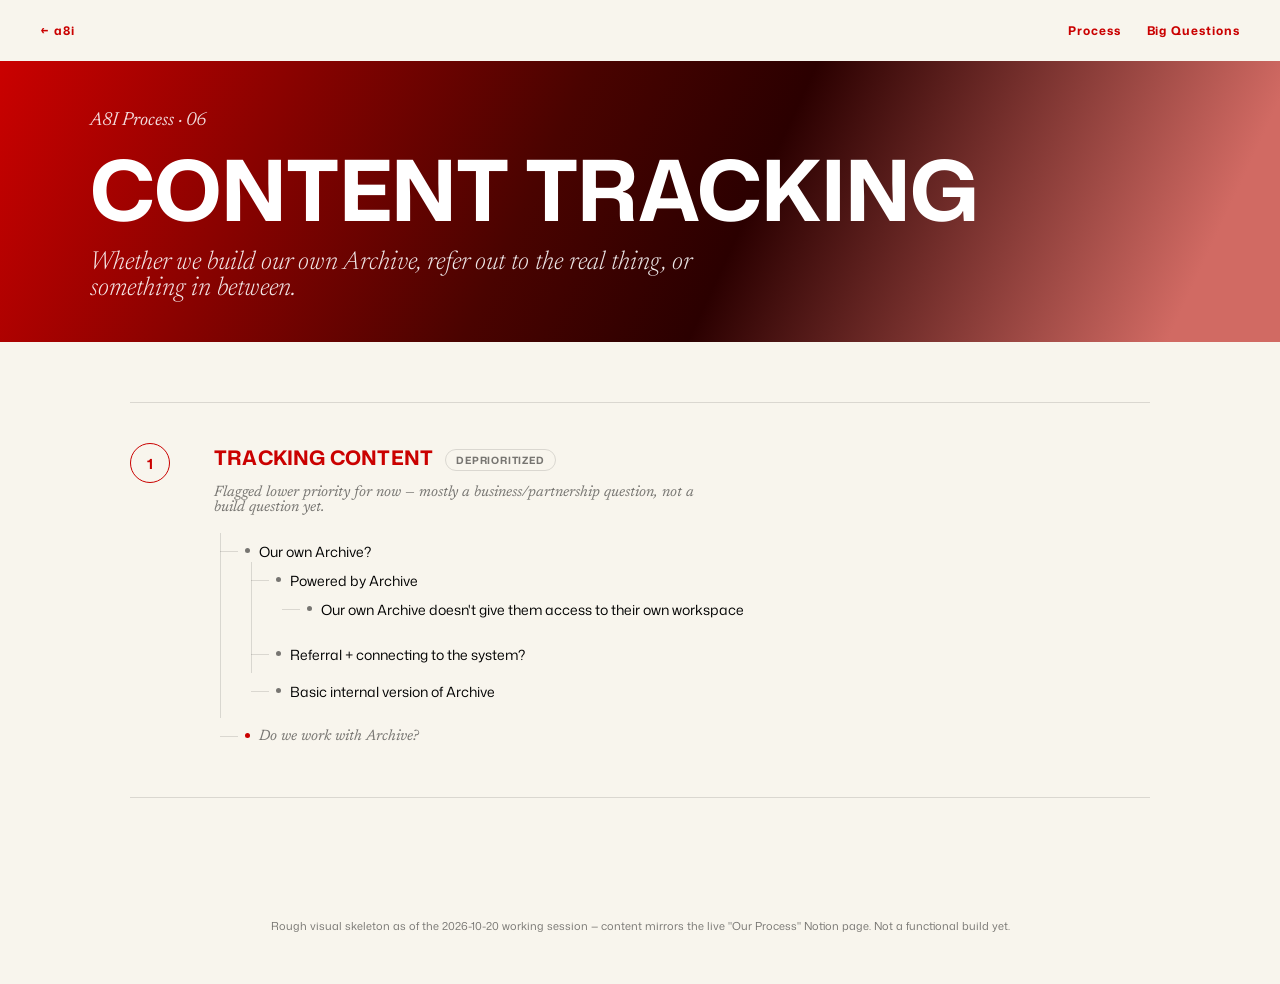
==== docs/content-tracking.html @ 9795e51b "Rebuild as a hub + 7 area pages, matching agency-eight.com's actual design Replaced the single-page " ====
<!DOCTYPE html>
<html lang="en">
<head>
<meta charset="utf-8">
<meta name="viewport" content="width=device-width, initial-scale=1">
<title>Content Tracking — a8i</title>
<link rel="icon" href="assets/icon-red.png">
<link rel="stylesheet" href="style.css">
</head>
<body>
<div id="header"></div>
<section class="hero" style="padding-bottom:40px">
  <div class="hero-inner" style="padding-top:50px">
    <div class="eyebrow">A8I Process &middot; 06</div>
    <h1>Content Tracking</h1>
    <p class="sub">Whether we build our own Archive, refer out to the real thing, or something in between.</p>
  </div>
</section>
<section class="section" style="padding-top:60px">
  <div id="rows"></div>
</section>
<div id="footer"></div>

<script src="common.js"></script>
<script>
const ROWS = [
  { num: 1, title: "Tracking Content", status: "later",
    note: "Flagged lower priority for now — mostly a business/partnership question, not a build question yet.",
    items: [
      { text: "Our own Archive?", children: [
        { text: "Powered by Archive", children: [
          { text: "Our own Archive doesn't give them access to their own workspace" },
        ]},
        { text: "Referral + connecting to the system?" },
        { text: "Basic internal version of Archive" },
      ]},
      { text: "Do we work with Archive?", question: true },
    ]},
];
document.getElementById("header").innerHTML = renderHeader({ onDark: false, back: "index.html" });
document.getElementById("footer").innerHTML = renderFooter();
document.getElementById("rows").innerHTML = renderRowList(ROWS);
</script>
</body>
</html>
---- docs/style.css ----
@import url('https://fonts.googleapis.com/css2?family=Mona+Sans:ital,wght@0,400;0,500;0,700;0,900;1,500&display=swap');
@import url('https://fonts.googleapis.com/css2?family=Newsreader:ital,wght@1,300;1,400&display=swap');

:root {
  --red: #CA0100;
  --black: #000000;
  --burgundy: #1A0000;
  --maroon: #400707;
  --ivory: #F8F5ED;
  --white: #FFFFFF;
  --dim: rgba(0,0,0,.52);
  --line: rgba(0,0,0,.12);
  --display: 'Mona Sans', -apple-system, sans-serif;
  --accent-serif: 'Newsreader', Georgia, serif;
}

* { box-sizing: border-box; margin: 0; padding: 0; }
html { scroll-behavior: smooth; }
body {
  font-family: var(--display);
  background: var(--ivory);
  color: var(--black);
}

a { color: inherit; text-decoration: none; }

/* ── Header ─────────────────────────────────────────────────────────── */
.site-header {
  display: flex;
  align-items: center;
  justify-content: space-between;
  padding: 22px 40px;
  position: relative;
  z-index: 10;
}
.site-header.on-dark { color: var(--white); }
.brand-mark { display: flex; align-items: center; gap: 10px; font-weight: 700; }
.brand-mark .dot {
  width: 30px; height: 30px; border-radius: 50%;
  background: var(--red); color: var(--white);
  display: flex; align-items: center; justify-content: center;
  font-size: 14px; font-weight: 700; flex-shrink: 0;
}
.brand-mark .mark { font-size: 13px; letter-spacing: .04em; }
.header-nav { display: flex; align-items: center; gap: 26px; font-size: 12px; font-weight: 700; letter-spacing: .08em; white-space: nowrap; }
@media (max-width: 480px) {
  .site-header { flex-wrap: wrap; gap: 10px; padding: 18px 20px; }
  .brand-mark .mark { font-size: 11px; }
  .header-nav { gap: 16px; }
}
.header-nav a { color: var(--red); }
.site-header.on-dark .header-nav a { color: var(--white); }
.header-nav a:hover { opacity: .75; }
.back-link { display: inline-flex; align-items: center; gap: 8px; font-size: 12px; font-weight: 700; letter-spacing: .08em; color: var(--red); }
.site-header.on-dark .back-link { color: var(--white); }

/* ── Gradient hero (reused on hub + area pages) ────────────────────── */
.hero {
  background: linear-gradient(115deg, #CA0100 0%, #4a0300 42%, #2b0000 58%, #d16a63 92%);
  color: var(--white);
  padding: 0 40px 70px;
}
.hero-inner { max-width: 1100px; margin: 0 auto; padding-top: 70px; }
.eyebrow {
  font-family: var(--accent-serif); font-style: italic; font-weight: 400;
  font-size: 19px; color: rgba(255,255,255,.86); margin-bottom: 18px;
}
.hero h1 {
  font-size: clamp(42px, 7vw, 84px);
  font-weight: 700; text-transform: uppercase; letter-spacing: -.01em;
  line-height: .98; margin-bottom: 20px;
}
.hero .sub {
  font-family: var(--accent-serif); font-style: italic; font-weight: 300;
  font-size: clamp(17px, 2.2vw, 26px); color: rgba(255,255,255,.9); max-width: 46ch;
}
.hero .tagline {
  margin-top: 46px; font-size: 11px; font-weight: 700; letter-spacing: .18em;
  text-transform: uppercase; color: rgba(255,255,255,.6);
}

/* ── Asterisk divider ───────────────────────────────────────────────── */
.asterisk-divider { text-align: center; padding: 54px 0; color: var(--red); font-size: 22px; letter-spacing: 18px; }

/* ── Section shell ──────────────────────────────────────────────────── */
.section { max-width: 1100px; margin: 0 auto; padding: 0 40px 90px; }
.section-head { text-align: center; margin-bottom: 56px; }
.section-head h2 {
  font-size: clamp(32px, 4.5vw, 52px); font-weight: 700; text-transform: uppercase;
  letter-spacing: -.01em; margin-bottom: 14px;
}
.section-head .sub {
  font-family: var(--accent-serif); font-style: italic; font-weight: 300;
  font-size: 19px; color: var(--dim);
}

/* ── Area cards (hub) ───────────────────────────────────────────────── */
.card-grid {
  display: grid; grid-template-columns: repeat(3, 1fr); gap: 2px;
  background: var(--line);
}
@media (max-width: 760px) { .card-grid { grid-template-columns: 1fr; } }
.area-card {
  background: var(--red); color: var(--white);
  aspect-ratio: 4/3.1;
  display: flex; flex-direction: column; justify-content: flex-end;
  padding: 26px; position: relative; overflow: hidden;
  transition: filter .15s ease;
}
.area-card:hover { filter: brightness(1.08); }
.area-card .card-num {
  position: absolute; top: 22px; left: 26px;
  font-family: var(--accent-serif); font-style: italic; font-size: 16px; color: rgba(255,255,255,.65);
}
.area-card h3 {
  font-size: 23px; font-weight: 700; text-transform: uppercase; line-height: 1.12; margin-bottom: 6px;
}
.area-card p { font-size: 12.5px; color: rgba(255,255,255,.72); max-width: 32ch; }
.area-card .arrow { margin-top: 16px; font-size: 18px; }
.area-card.span-full { grid-column: 1 / -1; aspect-ratio: auto; min-height: 180px; }

/* ── Numbered rows (area pages) ─────────────────────────────────────── */
.row-list { border-top: 1px solid var(--line); }
.row-item { display: grid; grid-template-columns: 56px 1fr; gap: 28px; padding: 40px 0; border-bottom: 1px solid var(--line); }
@media (max-width: 700px) { .row-item { grid-template-columns: 1fr; gap: 14px; } }
.row-badge {
  width: 40px; height: 40px; border-radius: 50%; border: 1.5px solid var(--red); color: var(--red);
  display: flex; align-items: center; justify-content: center; font-weight: 700; font-size: 14px;
}
.row-item h3 {
  color: var(--red); font-size: 20px; font-weight: 700; text-transform: uppercase; letter-spacing: .01em; margin-bottom: 14px;
}
.row-item .status-pill { display: inline-flex; align-items: center; gap: 6px; font-size: 10px; font-weight: 700; letter-spacing: .08em; text-transform: uppercase; padding: 3px 10px; border-radius: 20px; margin-left: 12px; vertical-align: middle; }
.row-item .status-pill.focus { background: rgba(202,1,0,.1); color: var(--red); }
.row-item .status-pill.focus .dot { width: 5px; height: 5px; border-radius: 50%; background: var(--red); display: inline-block; animation: pulse 1.8s ease-in-out infinite; margin-right: 5px; }
.row-item .status-pill.later { border: 1px solid var(--line); color: var(--dim); }
@keyframes pulse { 0%,100% { opacity: 1; } 50% { opacity: .3; } }
.row-item .row-note { font-family: var(--accent-serif); font-style: italic; color: var(--dim); font-size: 15px; margin-bottom: 18px; max-width: 56ch; }

/* ── Outline tree (nested content inside a row) ────────────────────── */
.outline { list-style: none; }
.outline-branch { position: relative; padding: 8px 0 8px 24px; border-left: 1px solid var(--line); margin-left: 6px; }
.outline-branch:last-child { border-left: 1px solid transparent; }
.outline-branch::before { content:""; position:absolute; left:-1px; top:18px; width:18px; height:1px; background:var(--line); }
.outline ol { list-style: none; }
.leaf { font-size: 14px; color: var(--black); line-height: 1.5; display: flex; align-items: flex-start; gap: 9px; flex-wrap: wrap; }
.leaf::before { content:""; width:5px; height:5px; border-radius:50%; background: var(--dim); margin-top:7px; flex-shrink:0; }
.leaf.q { color: var(--dim); font-style: italic; font-family: var(--accent-serif); font-size: 15px; }
.leaf.q::before { background: var(--red); }
.annotation { display:inline-flex; align-items:center; gap:6px; font-size:10.5px; font-weight:700; color:var(--red); background:rgba(202,1,0,.08); border:1px solid rgba(202,1,0,.25); padding:2px 9px 2px 3px; border-radius:20px; }
.annotation .avatar { width:15px; height:15px; border-radius:50%; background:var(--red); color:var(--white); font-size:8.5px; font-weight:700; display:flex; align-items:center; justify-content:center; }

/* ── Buttons ────────────────────────────────────────────────────────── */
.btn { display: inline-flex; align-items: center; gap: 10px; padding: 14px 26px; border-radius: 999px; font-size: 12px; font-weight: 700; letter-spacing: .06em; text-transform: uppercase; }
.btn-solid { background: var(--red); color: var(--white); }
.btn-outline { border: 1.5px solid var(--red); color: var(--red); }
.btn:hover { filter: brightness(1.1); }

/* ── Floating CTA card ──────────────────────────────────────────────── */
.cta-wrap { background: linear-gradient(115deg, #CA0100 0%, #4a0300 42%, #2b0000 58%, #d16a63 92%); padding: 90px 40px; }
.cta-card { max-width: 820px; margin: 0 auto; background: var(--ivory); padding: 70px 40px; text-align: center; }
.cta-card .star { color: var(--red); font-size: 26px; margin-bottom: 18px; }
.cta-card .eyebrow { font-family: var(--accent-serif); font-style: italic; color: var(--red); font-size: 18px; margin-bottom: 10px; }
.cta-card h2 { font-size: clamp(26px, 4vw, 40px); font-weight: 700; text-transform: uppercase; margin-bottom: 30px; line-height: 1.12; }
.cta-card .btns { display: flex; gap: 14px; justify-content: center; flex-wrap: wrap; }

/* ── Footer ─────────────────────────────────────────────────────────── */
.site-footer { padding: 30px 40px 50px; text-align: center; font-size: 11px; color: var(--dim); }
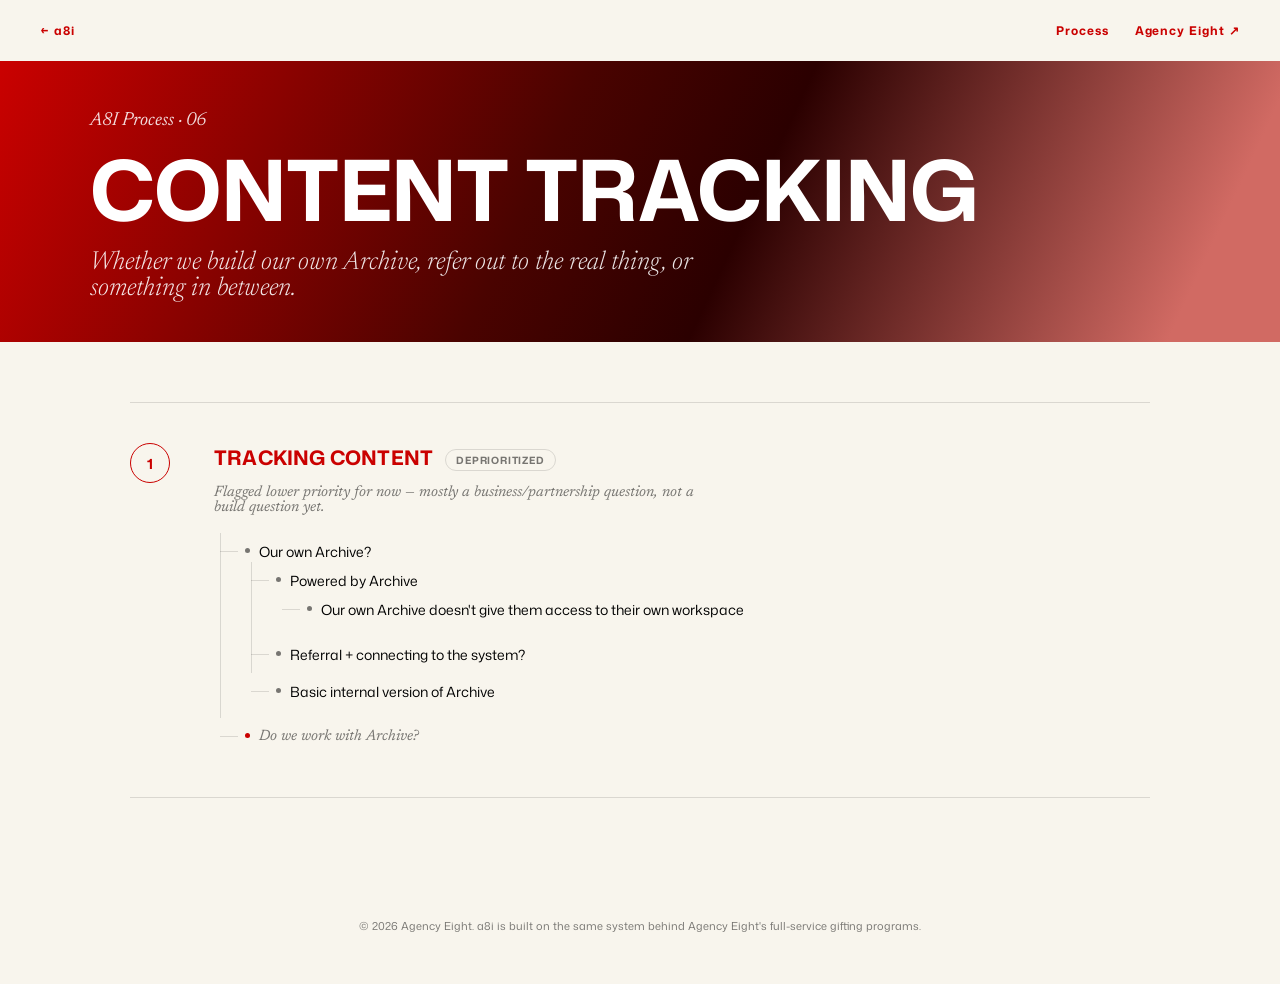
==== commit 9dc93f64: "Add a splash/cover page that fades into the hub, plus a real-site link Per Emmett: index.html is now" ====
--- a/docs/content-tracking.html
+++ b/docs/content-tracking.html
@@ -37,7 +37,7 @@
       { text: "Do we work with Archive?", question: true },
     ]},
 ];
-document.getElementById("header").innerHTML = renderHeader({ onDark: false, back: "index.html" });
+document.getElementById("header").innerHTML = renderHeader({ onDark: false, back: "process.html" });
 document.getElementById("footer").innerHTML = renderFooter();
 document.getElementById("rows").innerHTML = renderRowList(ROWS);
 </script>
--- a/docs/style.css
+++ b/docs/style.css
@@ -15,6 +15,7 @@
 }
 
 * { box-sizing: border-box; margin: 0; padding: 0; }
+.hidden { display: none !important; }
 html { scroll-behavior: smooth; }
 body {
   font-family: var(--display);
@@ -95,28 +96,39 @@
 }
 
 /* ── Area cards (hub) ───────────────────────────────────────────────── */
+/* No logo inside the boxes — see .process-row / .side-logo below instead,
+   which flank the grid in the page margins. Cards are transparent
+   "windows" onto the grid's own red fill, with a border standing in for
+   the old grid-gap dividers. */
 .card-grid {
-  display: grid; grid-template-columns: repeat(3, 1fr); gap: 2px;
-  background: var(--line);
+  display: grid; grid-template-columns: repeat(3, 1fr); gap: 0;
+  position: relative; background: var(--red); overflow: hidden;
 }
 @media (max-width: 760px) { .card-grid { grid-template-columns: 1fr; } }
+
+/* Breaks out of .section's max-width to span the full viewport, so the
+   side logos can sit in the actual page margins rather than being
+   squeezed next to the grid. The grid itself keeps its original width,
+   centered exactly as before. */
+.process-row { display: flex; align-items: stretch; position: relative; width: 100vw; left: 50%; transform: translateX(-50%); }
+.process-row .card-grid { flex: 0 0 auto; width: min(100% - 80px, 1020px); margin: 0 auto; }
+.side-logo { flex: 1 1 0; display: flex; align-items: center; justify-content: center; min-width: 0; }
+.side-logo .mark { width: 120px; height: 120px; background: url('assets/icon-red.png') center / contain no-repeat; opacity: .22; }
+@media (max-width: 900px) { .side-logo { display: none; } }
 .area-card {
-  background: var(--red); color: var(--white);
+  color: var(--white); background: transparent;
+  border: 1px solid rgba(255,255,255,.18);
   aspect-ratio: 4/3.1;
   display: flex; flex-direction: column; justify-content: flex-end;
-  padding: 26px; position: relative; overflow: hidden;
-  transition: filter .15s ease;
-}
-.area-card:hover { filter: brightness(1.08); }
-.area-card .card-num {
-  position: absolute; top: 22px; left: 26px;
-  font-family: var(--accent-serif); font-style: italic; font-size: 16px; color: rgba(255,255,255,.65);
-}
+  padding: 26px; position: relative;
+  transition: background .15s ease;
+}
+.area-card:hover { background: rgba(255,255,255,.06); }
 .area-card h3 {
   font-size: 23px; font-weight: 700; text-transform: uppercase; line-height: 1.12; margin-bottom: 6px;
 }
 .area-card p { font-size: 12.5px; color: rgba(255,255,255,.72); max-width: 32ch; }
-.area-card .arrow { margin-top: 16px; font-size: 18px; }
+.area-card .arrow { margin-top: 16px; font-size: 18px; display: inline-block; }
 .area-card.span-full { grid-column: 1 / -1; aspect-ratio: auto; min-height: 180px; }
 
 /* ── Numbered rows (area pages) ─────────────────────────────────────── */
@@ -164,5 +176,168 @@
 .cta-card h2 { font-size: clamp(26px, 4vw, 40px); font-weight: 700; text-transform: uppercase; margin-bottom: 30px; line-height: 1.12; }
 .cta-card .btns { display: flex; gap: 14px; justify-content: center; flex-wrap: wrap; }
 
+/* ── Product forms (area pages) ─────────────────────────────────────── */
+.product-shell { max-width: 760px; margin: 0 auto; }
+.form-block { padding: 44px 0; border-bottom: 1px solid var(--line); }
+.form-block:first-child { padding-top: 0; }
+.form-block-label {
+  font-size: 11px; font-weight: 700; letter-spacing: .12em; text-transform: uppercase;
+  color: var(--red); margin-bottom: 18px;
+}
+.field { margin-bottom: 22px; }
+.field:last-child { margin-bottom: 0; }
+.field label { display: block; font-size: 13.5px; font-weight: 600; margin-bottom: 8px; }
+.field .hint { font-size: 12px; color: var(--dim); margin-top: 6px; }
+.field input[type=text], .field input[type=number], .field select, .field textarea,
+.assist-input-row input[type=text], .modal-card input[type=text], .modal-card input[type=password] {
+  width: 100%; font-family: var(--display); font-size: 14px; color: var(--black);
+  background: var(--white); border: 1.5px solid var(--line); border-radius: 8px;
+  padding: 11px 14px; outline: none; transition: border-color .15s ease;
+}
+.field input:focus, .field select:focus, .field textarea:focus, .assist-input-row input:focus, .modal-card input:focus { border-color: var(--red); }
+.field textarea { resize: vertical; min-height: 84px; }
+.field-row { display: grid; grid-template-columns: repeat(4, 1fr); gap: 14px; }
+.field-row-3 { grid-template-columns: repeat(3, 1fr); }
+@media (max-width: 640px) { .field-row, .field-row-3 { grid-template-columns: 1fr 1fr; } }
+
+.range-slider { position: relative; height: 30px; margin-top: 10px; }
+.range-track { position: absolute; top: 50%; left: 0; right: 0; height: 4px; background: var(--line); border-radius: 2px; transform: translateY(-50%); }
+.range-fill { position: absolute; top: 50%; height: 4px; background: var(--red); border-radius: 2px; transform: translateY(-50%); }
+.range-slider input[type=range] {
+  position: absolute; top: 0; left: 0; width: 100%; height: 30px; margin: 0;
+  background: transparent; -webkit-appearance: none; appearance: none; pointer-events: none;
+}
+.range-slider input[type=range]::-webkit-slider-runnable-track { background: transparent; }
+.range-slider input[type=range]::-moz-range-track { background: transparent; }
+.range-slider input[type=range]::-webkit-slider-thumb {
+  -webkit-appearance: none; pointer-events: auto; width: 18px; height: 18px; border-radius: 50%;
+  background: var(--red); border: 2px solid var(--white); box-shadow: 0 1px 4px rgba(0,0,0,.35);
+  cursor: pointer; margin-top: 6px;
+}
+.range-slider input[type=range]::-moz-range-thumb {
+  pointer-events: auto; width: 18px; height: 18px; border-radius: 50%; background: var(--red);
+  border: 2px solid var(--white); box-shadow: 0 1px 4px rgba(0,0,0,.35); cursor: pointer;
+}
+.range-labels { display: flex; justify-content: space-between; font-size: 12.5px; font-weight: 600; color: var(--red); margin-top: 4px; max-width: 90px; }
+.range-labels span:nth-child(2) { color: var(--dim); font-weight: 400; }
+
+.upload-zone {
+  border: 1.5px dashed var(--line); border-radius: 10px; padding: 32px 20px;
+  text-align: center; color: var(--dim); font-size: 13.5px; cursor: pointer; transition: border-color .15s ease, background .15s ease;
+}
+.upload-zone:hover { border-color: var(--red); background: rgba(202,1,0,.03); }
+.upload-zone .icon { font-size: 22px; color: var(--red); margin-bottom: 8px; }
+.upload-zone strong { color: var(--black); }
+
+.form-cta { display: flex; justify-content: flex-end; padding: 36px 0 0; }
+a.btn[aria-disabled="true"] { opacity: .4; pointer-events: none; cursor: not-allowed; }
+
+.brief-list { margin-top: 10px; display: flex; flex-direction: column; gap: 6px; }
+.brief-item { display: flex; align-items: center; justify-content: space-between; gap: 10px; font-size: 12.5px; background: var(--white); border: 1.5px solid var(--line); border-radius: 8px; padding: 8px 12px; }
+.brief-item .name { font-weight: 600; }
+.brief-item .meta { color: var(--dim); margin-left: 6px; font-weight: 400; }
+.brief-item .remove { color: var(--red); cursor: pointer; font-weight: 700; background: none; border: none; font-size: 14px; line-height: 1; }
+.brief-item.uploading { opacity: .55; }
+
+/* ── Sourcing review table ──────────────────────────────────────────── */
+.review-summary { font-size: 14px; color: var(--dim); margin-bottom: 10px; }
+.review-tally { display: flex; gap: 24px; font-size: 13px; font-weight: 700; margin-bottom: 20px; }
+.review-tally .approved { color: #1a7a1a; }
+.review-tally .disapproved { color: var(--red); }
+.review-tally .pending { color: var(--dim); }
+
+.src-toolbar { display: flex; gap: 10px; flex-wrap: wrap; align-items: center; margin-bottom: 16px; }
+.src-toolbar input[type=search], .src-toolbar select {
+  font-family: var(--display); font-size: 13px; padding: 9px 12px; border: 1.5px solid var(--line);
+  border-radius: 8px; background: var(--white); color: var(--black); outline: none;
+}
+.src-toolbar input[type=search] { min-width: 220px; flex: 1 1 220px; }
+.src-toolbar input[type=search]:focus, .src-toolbar select:focus { border-color: var(--red); }
+.src-shown-count { font-size: 12px; color: var(--dim); margin: 0 0 10px; }
+
+.src-table-wrap { background: var(--white); border: 1px solid var(--line); border-radius: 10px; overflow-x: auto; margin-bottom: 40px; }
+table.src-table { border-collapse: collapse; width: 100%; font-size: 13px; white-space: nowrap; }
+.src-table th, .src-table td { padding: 10px 14px; border-bottom: 1px solid var(--line); text-align: left; }
+.src-table thead th {
+  background: var(--ivory); font-weight: 700; text-transform: uppercase; font-size: 10px; letter-spacing: .05em;
+  color: var(--dim); cursor: pointer; user-select: none; white-space: nowrap;
+}
+.src-table thead th.no-sort { cursor: default; }
+.src-table thead th .sort-icon { color: var(--red); }
+.src-table tbody tr:hover { background: var(--ivory); }
+.src-table tbody tr.decided-no { opacity: .4; }
+.src-table td.name-cell { font-weight: 700; color: var(--black); }
+.src-table a.plat-link { color: var(--red); text-decoration: none; font-weight: 600; }
+.src-table a.plat-link:hover { text-decoration: underline; }
+.src-table .dim { color: var(--dim); }
+.src-table .yn-cell { display: flex; gap: 6px; }
+
+.yn-btn { width: 28px; height: 28px; border-radius: 50%; border: 1.5px solid var(--line); background: var(--white); font-weight: 700; font-size: 12px; cursor: pointer; transition: all .1s ease; flex-shrink: 0; }
+.yn-btn.yes { color: #1a7a1a; }
+.yn-btn.no { color: var(--red); }
+.yn-btn.yes.active { background: #1a7a1a; color: var(--white); border-color: #1a7a1a; }
+.yn-btn.no.active { background: var(--red); color: var(--white); border-color: var(--red); }
+
+.empty-state { text-align: center; padding: 60px 20px; color: var(--dim); }
+.empty-state a { color: var(--red); font-weight: 700; }
+
+/* ── Modal overlay (API key prompt) ─────────────────────────────────── */
+.overlay { position: fixed; inset: 0; background: rgba(0,0,0,.55); display: flex; align-items: center; justify-content: center; z-index: 200; padding: 20px; }
+.modal-card { background: var(--ivory); border-radius: 14px; padding: 32px; max-width: 420px; width: 100%; }
+.modal-card h3 { font-size: 19px; font-weight: 700; margin-bottom: 10px; }
+.modal-card p { font-size: 13.5px; color: var(--dim); line-height: 1.5; margin-bottom: 16px; }
+.modal-card input { width: 100%; margin-bottom: 16px; }
+.modal-actions { display: flex; justify-content: flex-end; gap: 10px; }
+.modal-actions button { font-family: inherit; }
+
+/* ── Dark panel (describe → auto-fill sourcing criteria) ─────────────
+   Deliberately NOT structured as a chat thread (no nested message
+   bubbles) — that's the generic AI-chatbot look. Every input here uses
+   the exact same field styling as the rest of the form (see .field
+   input/select/textarea above); only label/hint text color adapts for
+   the dark background. */
+.assist-panel { background: var(--burgundy); color: var(--white); border-radius: 14px; padding: 30px; margin-top: 18px; }
+.assist-panel .assist-head { display: flex; align-items: center; gap: 10px; margin-bottom: 14px; }
+.assist-panel .assist-head .dot { width: 26px; height: 26px; border-radius: 50%; background: var(--red); display: flex; align-items: center; justify-content: center; font-size: 12px; font-weight: 700; flex-shrink: 0; }
+.assist-panel .assist-head strong { font-size: 14px; display: block; }
+.assist-panel .assist-head span { font-size: 11.5px; color: rgba(255,255,255,.55); }
+.assist-prompt { font-size: 13.5px; line-height: 1.5; color: rgba(255,255,255,.65); margin-bottom: 16px; max-width: 56ch; }
+.assist-input-row { display: flex; gap: 10px; margin-bottom: 10px; }
+.assist-input-row input { flex: 1; }
+.assist-send { background: var(--red); color: var(--white); border: none; border-radius: 8px; padding: 0 20px; font-weight: 700; font-size: 13px; cursor: pointer; flex-shrink: 0; }
+.assist-send:hover { filter: brightness(1.1); }
+.assist-reply { font-size: 13px; color: #ff8d86; margin-bottom: 20px; }
+
+.assist-panel .field label { color: rgba(255,255,255,.85); }
+.assist-panel .hint { color: rgba(255,255,255,.5); }
+.assist-panel .range-track { background: rgba(255,255,255,.2); }
+.assist-panel .range-labels span:nth-child(2) { color: rgba(255,255,255,.45); }
+.assist-panel .divider { border-top: 1px solid rgba(255,255,255,.12); margin: 26px 0; }
+
 /* ── Footer ─────────────────────────────────────────────────────────── */
 .site-footer { padding: 30px 40px 50px; text-align: center; font-size: 11px; color: var(--dim); }
+
+/* ── Splash / landing page ──────────────────────────────────────────── */
+html, body { height: 100%; }
+.splash {
+  min-height: 100vh; display: flex; flex-direction: column; align-items: center; justify-content: center;
+  background: linear-gradient(115deg, #CA0100 0%, #4a0300 42%, #2b0000 58%, #d16a63 92%);
+  position: relative; text-align: center; padding: 40px;
+  transition: opacity .5s ease;
+}
+.splash.fade-out { opacity: 0; }
+.splash-site-link {
+  position: absolute; top: 28px; right: 34px;
+  color: var(--white); font-size: 12px; font-weight: 700; letter-spacing: .08em; text-transform: uppercase;
+  text-decoration: none;
+}
+.splash-site-link:hover { opacity: .8; }
+.splash-eyebrow { font-family: var(--accent-serif); font-style: italic; color: rgba(255,255,255,.85); font-size: 19px; margin-bottom: 14px; }
+.splash-title { font-family: var(--display); font-size: clamp(70px, 14vw, 160px); font-weight: 700; color: var(--white); line-height: .95; margin-bottom: 20px; }
+.splash-sub { font-family: var(--accent-serif); font-style: italic; color: rgba(255,255,255,.9); font-size: clamp(16px, 2.4vw, 24px); margin-bottom: 44px; }
+.splash-enter {
+  background: var(--white); color: var(--red); padding: 16px 52px; border-radius: 999px;
+  font-family: var(--display); font-weight: 700; letter-spacing: .1em; text-transform: uppercase; font-size: 13px;
+  border: none; cursor: pointer; transition: filter .15s ease;
+}
+.splash-enter:hover { filter: brightness(.95); }
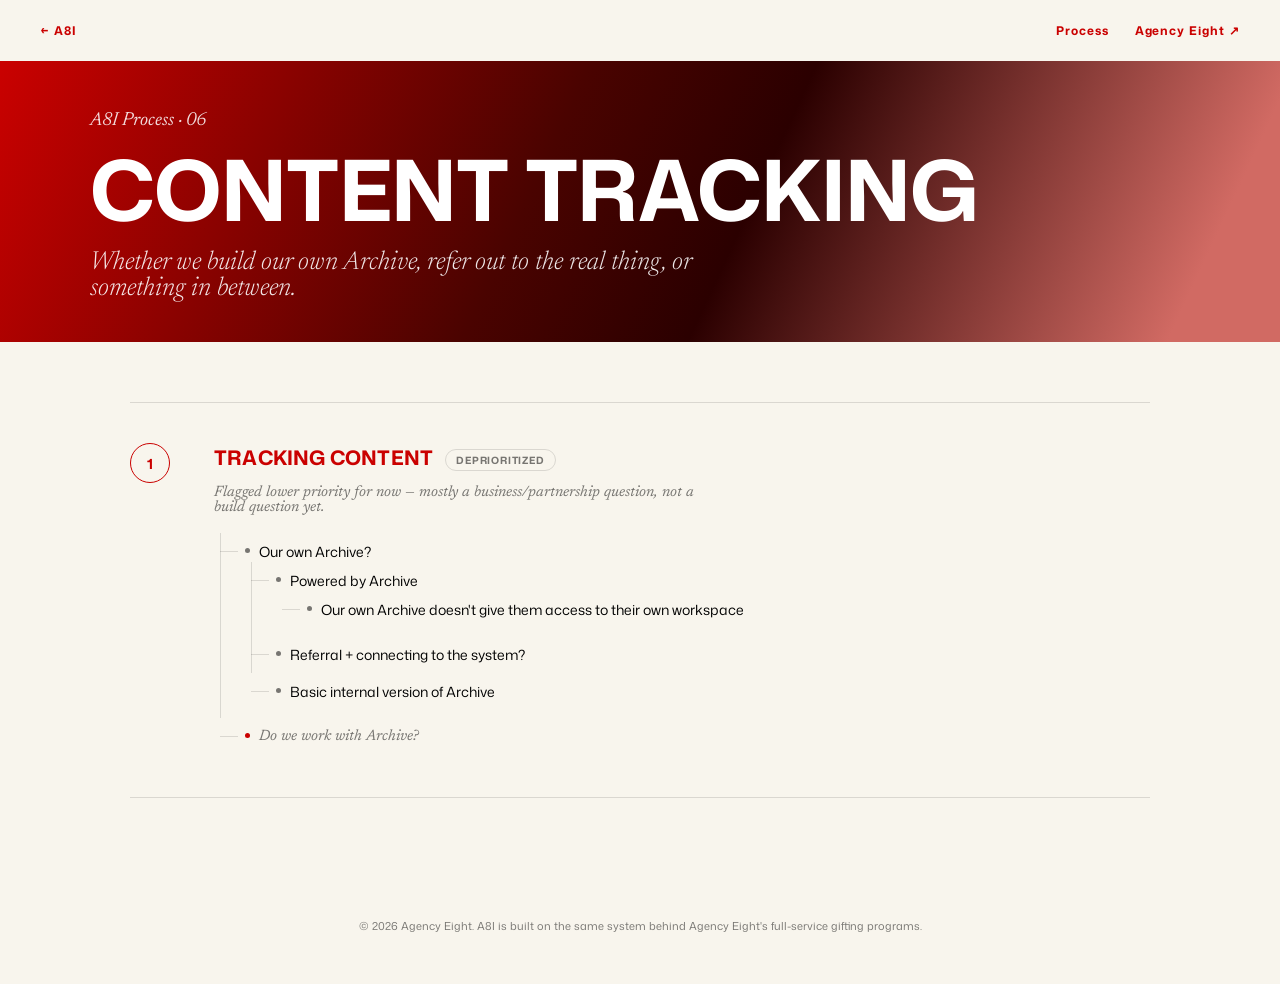
==== commit 4701115a: "Use the real brand mark everywhere and capitalize A8I in visible text - Splash page and shared heade" ====
--- a/docs/content-tracking.html
+++ b/docs/content-tracking.html
@@ -3,7 +3,7 @@
 <head>
 <meta charset="utf-8">
 <meta name="viewport" content="width=device-width, initial-scale=1">
-<title>Content Tracking — a8i</title>
+<title>Content Tracking — A8I</title>
 <link rel="icon" href="assets/icon-red.png">
 <link rel="stylesheet" href="style.css">
 </head>
--- a/docs/style.css
+++ b/docs/style.css
@@ -36,12 +36,8 @@
 }
 .site-header.on-dark { color: var(--white); }
 .brand-mark { display: flex; align-items: center; gap: 10px; font-weight: 700; }
-.brand-mark .dot {
-  width: 30px; height: 30px; border-radius: 50%;
-  background: var(--red); color: var(--white);
-  display: flex; align-items: center; justify-content: center;
-  font-size: 14px; font-weight: 700; flex-shrink: 0;
-}
+.brand-mark .logo-mark { width: 30px; height: 30px; flex-shrink: 0; display: block; }
+.site-header.on-dark .brand-mark .logo-mark { filter: brightness(0) invert(1); }
 .brand-mark .mark { font-size: 13px; letter-spacing: .04em; }
 .header-nav { display: flex; align-items: center; gap: 26px; font-size: 12px; font-weight: 700; letter-spacing: .08em; white-space: nowrap; }
 @media (max-width: 480px) {
@@ -326,6 +322,11 @@
   transition: opacity .5s ease;
 }
 .splash.fade-out { opacity: 0; }
+.splash-logo {
+  position: absolute; top: 28px; left: 34px;
+  width: 38px; height: 38px;
+  filter: brightness(0) invert(1);
+}
 .splash-site-link {
   position: absolute; top: 28px; right: 34px;
   color: var(--white); font-size: 12px; font-weight: 700; letter-spacing: .08em; text-transform: uppercase;
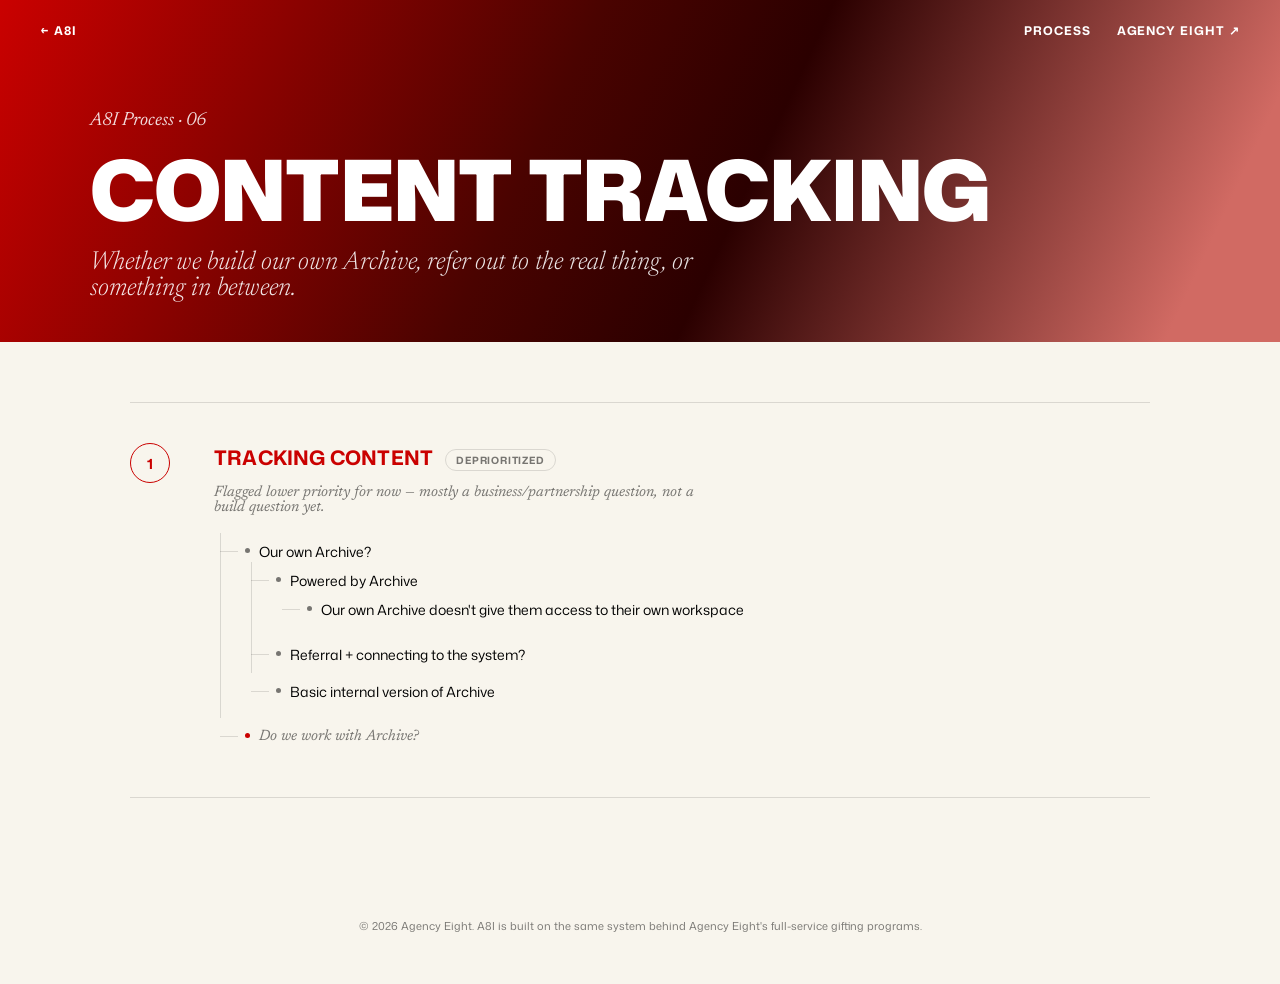
==== commit 028b3afc: "Float the nav on the gradient hero to match agency-eight.com exactly, rebuild Sourcing with two tabs" ====
--- a/docs/content-tracking.html
+++ b/docs/content-tracking.html
@@ -8,8 +8,8 @@
 <link rel="stylesheet" href="style.css">
 </head>
 <body>
+<section class="hero" style="padding-bottom:40px">
 <div id="header"></div>
-<section class="hero" style="padding-bottom:40px">
   <div class="hero-inner" style="padding-top:50px">
     <div class="eyebrow">A8I Process &middot; 06</div>
     <h1>Content Tracking</h1>
@@ -37,7 +37,7 @@
       { text: "Do we work with Archive?", question: true },
     ]},
 ];
-document.getElementById("header").innerHTML = renderHeader({ onDark: false, back: "process.html" });
+document.getElementById("header").innerHTML = renderHeader({ onDark: true, back: "process.html" });
 document.getElementById("footer").innerHTML = renderFooter();
 document.getElementById("rows").innerHTML = renderRowList(ROWS);
 </script>
--- a/docs/style.css
+++ b/docs/style.css
@@ -30,18 +30,18 @@
   display: flex;
   align-items: center;
   justify-content: space-between;
-  padding: 22px 40px;
+  padding: 22px 0;
   position: relative;
   z-index: 10;
 }
 .site-header.on-dark { color: var(--white); }
 .brand-mark { display: flex; align-items: center; gap: 10px; font-weight: 700; }
-.brand-mark .logo-mark { width: 30px; height: 30px; flex-shrink: 0; display: block; }
+.brand-mark .logo-mark { height: 28px; width: auto; flex-shrink: 0; display: block; }
 .site-header.on-dark .brand-mark .logo-mark { filter: brightness(0) invert(1); }
 .brand-mark .mark { font-size: 13px; letter-spacing: .04em; }
-.header-nav { display: flex; align-items: center; gap: 26px; font-size: 12px; font-weight: 700; letter-spacing: .08em; white-space: nowrap; }
+.header-nav { display: flex; align-items: center; gap: 26px; font-size: 12px; font-weight: 700; letter-spacing: .08em; text-transform: uppercase; white-space: nowrap; }
 @media (max-width: 480px) {
-  .site-header { flex-wrap: wrap; gap: 10px; padding: 18px 20px; }
+  .site-header { flex-wrap: wrap; gap: 10px; padding: 18px 0; }
   .brand-mark .mark { font-size: 11px; }
   .header-nav { gap: 16px; }
 }
@@ -64,7 +64,7 @@
 }
 .hero h1 {
   font-size: clamp(42px, 7vw, 84px);
-  font-weight: 700; text-transform: uppercase; letter-spacing: -.01em;
+  font-weight: 900; text-transform: uppercase; letter-spacing: -.01em;
   line-height: .98; margin-bottom: 20px;
 }
 .hero .sub {
@@ -236,6 +236,15 @@
 .brief-item.uploading { opacity: .55; }
 
 /* ── Sourcing review table ──────────────────────────────────────────── */
+.src-section { max-width: 1400px; padding-left: 32px; padding-right: 32px; }
+.src-tabs { display: flex; gap: 8px; margin-bottom: 28px; border-bottom: 1px solid var(--line); }
+.src-tab {
+  font-family: var(--display); font-size: 13px; font-weight: 700; letter-spacing: .03em;
+  padding: 10px 4px 14px; margin-right: 22px; border: none; background: none; cursor: pointer;
+  color: var(--dim); position: relative; top: 1px;
+}
+.src-tab.active { color: var(--red); border-bottom: 2px solid var(--red); }
+
 .review-summary { font-size: 14px; color: var(--dim); margin-bottom: 10px; }
 .review-tally { display: flex; gap: 24px; font-size: 13px; font-weight: 700; margin-bottom: 20px; }
 .review-tally .approved { color: #1a7a1a; }
@@ -251,9 +260,16 @@
 .src-toolbar input[type=search]:focus, .src-toolbar select:focus { border-color: var(--red); }
 .src-shown-count { font-size: 12px; color: var(--dim); margin: 0 0 10px; }
 
-.src-table-wrap { background: var(--white); border: 1px solid var(--line); border-radius: 10px; overflow-x: auto; margin-bottom: 40px; }
-table.src-table { border-collapse: collapse; width: 100%; font-size: 13px; white-space: nowrap; }
-.src-table th, .src-table td { padding: 10px 14px; border-bottom: 1px solid var(--line); text-align: left; }
+.src-table-wrap { background: var(--white); border: 1px solid var(--line); border-radius: 10px; margin-bottom: 40px; }
+table.src-table { border-collapse: collapse; width: 100%; table-layout: fixed; font-size: 13px; }
+.src-table th, .src-table td { padding: 10px 12px; border-bottom: 1px solid var(--line); text-align: left; overflow: hidden; text-overflow: ellipsis; }
+.src-table td.name-cell, .src-table td:nth-child(3) { white-space: nowrap; }
+.src-table th:nth-child(1), .src-table td:nth-child(1) { width: 15%; }
+.src-table th:nth-child(2), .src-table td:nth-child(2) { width: 17%; }
+.src-table th:nth-child(3), .src-table td:nth-child(3) { width: 10%; }
+.src-table th:nth-child(4), .src-table td:nth-child(4) { width: 15%; }
+.src-table th:nth-child(5), .src-table td:nth-child(5) { width: 16%; }
+.src-table th:nth-child(6), .src-table td:nth-child(6) { width: 14%; }
 .src-table thead th {
   background: var(--ivory); font-weight: 700; text-transform: uppercase; font-size: 10px; letter-spacing: .05em;
   color: var(--dim); cursor: pointer; user-select: none; white-space: nowrap;
@@ -266,6 +282,8 @@
 .src-table a.plat-link { color: var(--red); text-decoration: none; font-weight: 600; }
 .src-table a.plat-link:hover { text-decoration: underline; }
 .src-table .dim { color: var(--dim); }
+.src-table .social-line { display: flex; align-items: center; gap: 6px; font-size: 12px; line-height: 1.6; }
+.src-table .social-tag { font-size: 9px; font-weight: 700; color: var(--dim); letter-spacing: .04em; flex-shrink: 0; }
 .src-table .yn-cell { display: flex; gap: 6px; }
 
 .yn-btn { width: 28px; height: 28px; border-radius: 50%; border: 1.5px solid var(--line); background: var(--white); font-weight: 700; font-size: 12px; cursor: pointer; transition: all .1s ease; flex-shrink: 0; }
@@ -273,6 +291,13 @@
 .yn-btn.no { color: var(--red); }
 .yn-btn.yes.active { background: #1a7a1a; color: var(--white); border-color: #1a7a1a; }
 .yn-btn.no.active { background: var(--red); color: var(--white); border-color: var(--red); }
+
+.remove-btn {
+  font-family: var(--display); font-size: 11px; font-weight: 700; letter-spacing: .03em;
+  color: var(--red); background: none; border: 1.5px solid var(--line); border-radius: 7px;
+  padding: 6px 10px; cursor: pointer; transition: all .1s ease;
+}
+.remove-btn:hover { background: var(--red); color: var(--white); border-color: var(--red); }
 
 .empty-state { text-align: center; padding: 60px 20px; color: var(--dim); }
 .empty-state a { color: var(--red); font-weight: 700; }
@@ -323,8 +348,8 @@
 }
 .splash.fade-out { opacity: 0; }
 .splash-logo {
-  position: absolute; top: 28px; left: 34px;
-  width: 38px; height: 38px;
+  position: absolute; top: 30px; left: 34px;
+  height: 36px; width: auto;
   filter: brightness(0) invert(1);
 }
 .splash-site-link {
@@ -334,7 +359,7 @@
 }
 .splash-site-link:hover { opacity: .8; }
 .splash-eyebrow { font-family: var(--accent-serif); font-style: italic; color: rgba(255,255,255,.85); font-size: 19px; margin-bottom: 14px; }
-.splash-title { font-family: var(--display); font-size: clamp(70px, 14vw, 160px); font-weight: 700; color: var(--white); line-height: .95; margin-bottom: 20px; }
+.splash-title { font-family: var(--display); font-size: clamp(70px, 14vw, 160px); font-weight: 900; color: var(--white); line-height: .95; margin-bottom: 20px; }
 .splash-sub { font-family: var(--accent-serif); font-style: italic; color: rgba(255,255,255,.9); font-size: clamp(16px, 2.4vw, 24px); margin-bottom: 44px; }
 .splash-enter {
   background: var(--white); color: var(--red); padding: 16px 52px; border-radius: 999px;
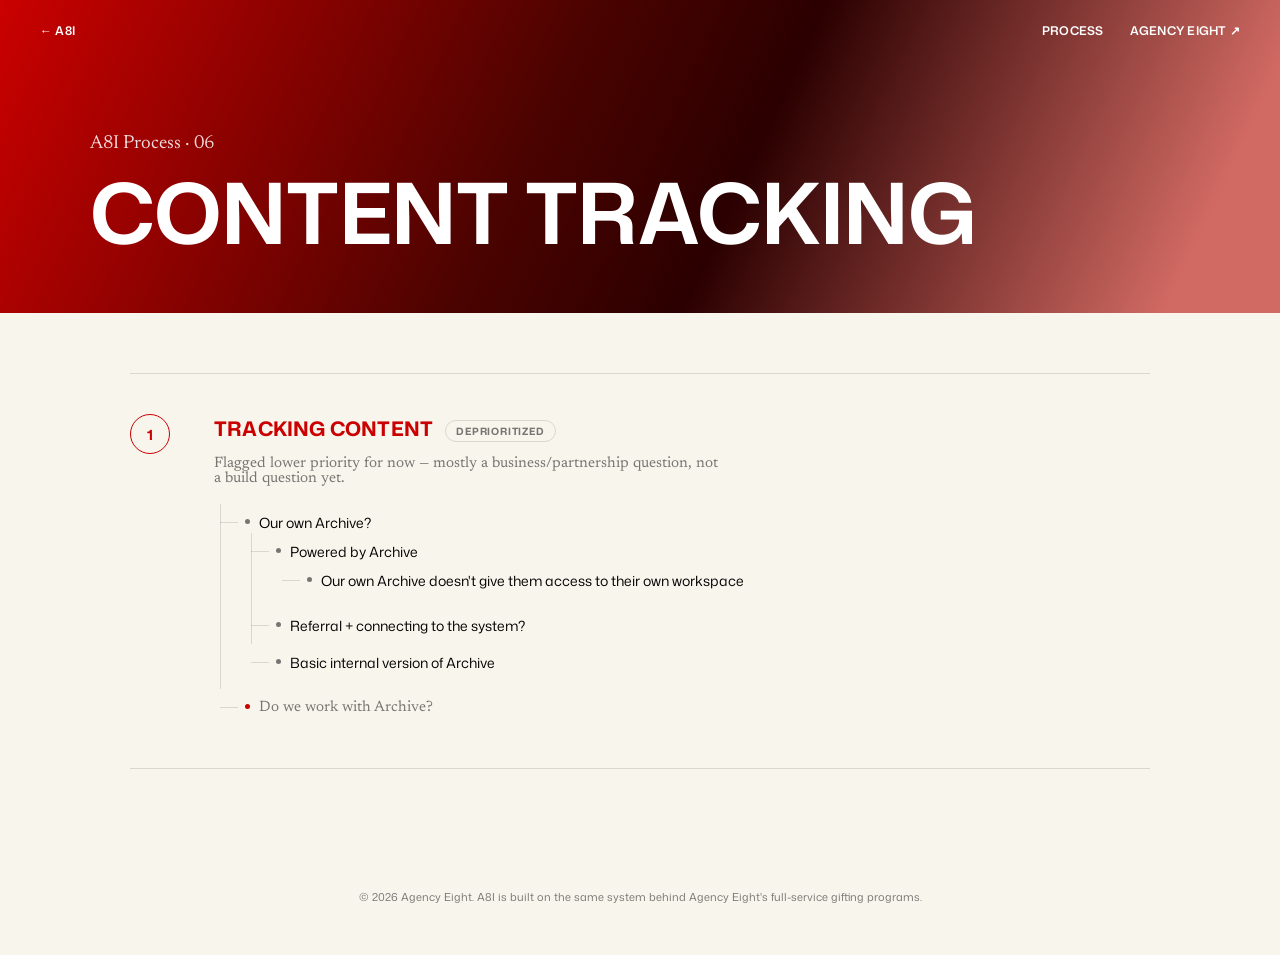
==== commit b80a3849: "Remove the hero subtext line under each tab's title" ====
--- a/docs/content-tracking.html
+++ b/docs/content-tracking.html
@@ -13,7 +13,6 @@
   <div class="hero-inner" style="padding-top:50px">
     <div class="eyebrow">A8I Process &middot; 06</div>
     <h1>Content Tracking</h1>
-    <p class="sub">Whether we build our own Archive, refer out to the real thing, or something in between.</p>
   </div>
 </section>
 <section class="section" style="padding-top:60px">
--- a/docs/style.css
+++ b/docs/style.css
@@ -1,5 +1,16 @@
-@import url('https://fonts.googleapis.com/css2?family=Mona+Sans:ital,wght@0,400;0,500;0,700;0,900;1,500&display=swap');
-@import url('https://fonts.googleapis.com/css2?family=Newsreader:ital,wght@1,300;1,400&display=swap');
+@import url('https://fonts.googleapis.com/css2?family=Newsreader:opsz,wght@6..72,300;6..72,400&display=swap');
+
+/* The real agency-eight.com headline/nav font is Mona Sans VARIABLE (not the
+   static Google Fonts cut) at font-weight ~520 — nowhere near the 700/900 we
+   used before. Self-hosted here (not loaded from Google Fonts) because that's
+   the only way to get the true variable instance rather than fixed static
+   weights. */
+@font-face {
+  font-family: 'Mona Sans Variable';
+  src: url('assets/fonts/mona-sans-variable-latin.woff2') format('woff2-variations');
+  font-weight: 200 900;
+  font-display: swap;
+}
 
 :root {
   --red: #CA0100;
@@ -10,7 +21,7 @@
   --white: #FFFFFF;
   --dim: rgba(0,0,0,.52);
   --line: rgba(0,0,0,.12);
-  --display: 'Mona Sans', -apple-system, sans-serif;
+  --display: 'Mona Sans Variable', -apple-system, sans-serif;
   --accent-serif: 'Newsreader', Georgia, serif;
 }
 
@@ -26,53 +37,67 @@
 a { color: inherit; text-decoration: none; }
 
 /* ── Header ─────────────────────────────────────────────────────────── */
+/* Fixed (not just in-flow) so the mark + nav stay pinned through the whole
+   page scroll, the way agency-eight.com's does — transparent over the hero
+   gradient at rest, gaining a solid backdrop once you scroll past it so it
+   stays legible over whatever's beneath (see .scrolled, toggled in common.js). */
+/* No bar/background ever — just the bare mark (top-left) and nav (top-right)
+   floating, pinned through the whole scroll. Since every page's hero is the
+   red gradient followed by the cream body, the floating mark/nav would go
+   illegible once you scroll past it (white text on cream) — so common.js
+   measures the hero's height and toggles .past-hero to swap to the red/black
+   "on light" colors at that point, same as agency-eight.com itself does. */
 .site-header {
+  position: fixed; top: 0; left: 0; right: 0; z-index: 100;
   display: flex;
   align-items: center;
   justify-content: space-between;
-  padding: 22px 0;
-  position: relative;
-  z-index: 10;
+  padding: 22px 40px;
+  background: transparent;
 }
 .site-header.on-dark { color: var(--white); }
-.brand-mark { display: flex; align-items: center; gap: 10px; font-weight: 700; }
+.brand-mark { display: flex; align-items: center; gap: 10px; font-weight: 600; }
 .brand-mark .logo-mark { height: 28px; width: auto; flex-shrink: 0; display: block; }
 .site-header.on-dark .brand-mark .logo-mark { filter: brightness(0) invert(1); }
-.brand-mark .mark { font-size: 13px; letter-spacing: .04em; }
-.header-nav { display: flex; align-items: center; gap: 26px; font-size: 12px; font-weight: 700; letter-spacing: .08em; text-transform: uppercase; white-space: nowrap; }
+.site-header.on-dark.past-hero .brand-mark .logo-mark { filter: none; }
+.brand-mark .mark { font-size: 13px; letter-spacing: .02em; }
+.site-header.on-dark.past-hero .brand-mark .mark { color: var(--black); }
+.header-nav { display: flex; align-items: center; gap: 26px; font-size: 12px; font-weight: 600; letter-spacing: .02em; text-transform: uppercase; white-space: nowrap; }
 @media (max-width: 480px) {
-  .site-header { flex-wrap: wrap; gap: 10px; padding: 18px 0; }
+  .site-header { flex-wrap: wrap; gap: 10px; padding: 18px 20px; }
   .brand-mark .mark { font-size: 11px; }
   .header-nav { gap: 16px; }
 }
 .header-nav a { color: var(--red); }
 .site-header.on-dark .header-nav a { color: var(--white); }
+.site-header.on-dark.past-hero .header-nav a { color: var(--red); }
 .header-nav a:hover { opacity: .75; }
-.back-link { display: inline-flex; align-items: center; gap: 8px; font-size: 12px; font-weight: 700; letter-spacing: .08em; color: var(--red); }
+.back-link { display: inline-flex; align-items: center; gap: 8px; font-size: 12px; font-weight: 600; letter-spacing: .02em; color: var(--red); }
 .site-header.on-dark .back-link { color: var(--white); }
+.site-header.on-dark.past-hero .back-link { color: var(--red); }
 
 /* ── Gradient hero (reused on hub + area pages) ────────────────────── */
 .hero {
   background: linear-gradient(115deg, #CA0100 0%, #4a0300 42%, #2b0000 58%, #d16a63 92%);
   color: var(--white);
-  padding: 0 40px 70px;
+  padding: 84px 40px 70px;
 }
 .hero-inner { max-width: 1100px; margin: 0 auto; padding-top: 70px; }
 .eyebrow {
-  font-family: var(--accent-serif); font-style: italic; font-weight: 400;
+  font-family: var(--accent-serif); font-weight: 400;
   font-size: 19px; color: rgba(255,255,255,.86); margin-bottom: 18px;
 }
 .hero h1 {
   font-size: clamp(42px, 7vw, 84px);
-  font-weight: 900; text-transform: uppercase; letter-spacing: -.01em;
+  font-weight: 650; text-transform: uppercase; letter-spacing: -.01em;
   line-height: .98; margin-bottom: 20px;
 }
 .hero .sub {
-  font-family: var(--accent-serif); font-style: italic; font-weight: 300;
+  font-family: var(--accent-serif); font-weight: 300;
   font-size: clamp(17px, 2.2vw, 26px); color: rgba(255,255,255,.9); max-width: 46ch;
 }
 .hero .tagline {
-  margin-top: 46px; font-size: 11px; font-weight: 700; letter-spacing: .18em;
+  margin-top: 46px; font-size: 11px; font-weight: 600; letter-spacing: .06em;
   text-transform: uppercase; color: rgba(255,255,255,.6);
 }
 
@@ -87,7 +112,7 @@
   letter-spacing: -.01em; margin-bottom: 14px;
 }
 .section-head .sub {
-  font-family: var(--accent-serif); font-style: italic; font-weight: 300;
+  font-family: var(--accent-serif); font-weight: 300;
   font-size: 19px; color: var(--dim);
 }
 
@@ -143,7 +168,7 @@
 .row-item .status-pill.focus .dot { width: 5px; height: 5px; border-radius: 50%; background: var(--red); display: inline-block; animation: pulse 1.8s ease-in-out infinite; margin-right: 5px; }
 .row-item .status-pill.later { border: 1px solid var(--line); color: var(--dim); }
 @keyframes pulse { 0%,100% { opacity: 1; } 50% { opacity: .3; } }
-.row-item .row-note { font-family: var(--accent-serif); font-style: italic; color: var(--dim); font-size: 15px; margin-bottom: 18px; max-width: 56ch; }
+.row-item .row-note { font-family: var(--accent-serif); color: var(--dim); font-size: 15px; margin-bottom: 18px; max-width: 56ch; }
 
 /* ── Outline tree (nested content inside a row) ────────────────────── */
 .outline { list-style: none; }
@@ -153,13 +178,13 @@
 .outline ol { list-style: none; }
 .leaf { font-size: 14px; color: var(--black); line-height: 1.5; display: flex; align-items: flex-start; gap: 9px; flex-wrap: wrap; }
 .leaf::before { content:""; width:5px; height:5px; border-radius:50%; background: var(--dim); margin-top:7px; flex-shrink:0; }
-.leaf.q { color: var(--dim); font-style: italic; font-family: var(--accent-serif); font-size: 15px; }
+.leaf.q { color: var(--dim); font-family: var(--accent-serif); font-size: 15px; }
 .leaf.q::before { background: var(--red); }
 .annotation { display:inline-flex; align-items:center; gap:6px; font-size:10.5px; font-weight:700; color:var(--red); background:rgba(202,1,0,.08); border:1px solid rgba(202,1,0,.25); padding:2px 9px 2px 3px; border-radius:20px; }
 .annotation .avatar { width:15px; height:15px; border-radius:50%; background:var(--red); color:var(--white); font-size:8.5px; font-weight:700; display:flex; align-items:center; justify-content:center; }
 
 /* ── Buttons ────────────────────────────────────────────────────────── */
-.btn { display: inline-flex; align-items: center; gap: 10px; padding: 14px 26px; border-radius: 999px; font-size: 12px; font-weight: 700; letter-spacing: .06em; text-transform: uppercase; }
+.btn { display: inline-flex; align-items: center; gap: 10px; padding: 14px 26px; border-radius: 999px; font-size: 12px; font-weight: 600; letter-spacing: .02em; text-transform: uppercase; }
 .btn-solid { background: var(--red); color: var(--white); }
 .btn-outline { border: 1.5px solid var(--red); color: var(--red); }
 .btn:hover { filter: brightness(1.1); }
@@ -168,8 +193,8 @@
 .cta-wrap { background: linear-gradient(115deg, #CA0100 0%, #4a0300 42%, #2b0000 58%, #d16a63 92%); padding: 90px 40px; }
 .cta-card { max-width: 820px; margin: 0 auto; background: var(--ivory); padding: 70px 40px; text-align: center; }
 .cta-card .star { color: var(--red); font-size: 26px; margin-bottom: 18px; }
-.cta-card .eyebrow { font-family: var(--accent-serif); font-style: italic; color: var(--red); font-size: 18px; margin-bottom: 10px; }
-.cta-card h2 { font-size: clamp(26px, 4vw, 40px); font-weight: 700; text-transform: uppercase; margin-bottom: 30px; line-height: 1.12; }
+.cta-card .eyebrow { font-family: var(--accent-serif); color: var(--red); font-size: 18px; margin-bottom: 10px; }
+.cta-card h2 { font-size: clamp(26px, 4vw, 40px); font-weight: 650; text-transform: uppercase; margin-bottom: 30px; line-height: 1.12; }
 .cta-card .btns { display: flex; gap: 14px; justify-content: center; flex-wrap: wrap; }
 
 /* ── Product forms (area pages) ─────────────────────────────────────── */
@@ -177,7 +202,7 @@
 .form-block { padding: 44px 0; border-bottom: 1px solid var(--line); }
 .form-block:first-child { padding-top: 0; }
 .form-block-label {
-  font-size: 11px; font-weight: 700; letter-spacing: .12em; text-transform: uppercase;
+  font-size: 11px; font-weight: 700; letter-spacing: .04em; text-transform: uppercase;
   color: var(--red); margin-bottom: 18px;
 }
 .field { margin-bottom: 22px; }
@@ -187,7 +212,7 @@
 .field input[type=text], .field input[type=number], .field select, .field textarea,
 .assist-input-row input[type=text], .modal-card input[type=text], .modal-card input[type=password] {
   width: 100%; font-family: var(--display); font-size: 14px; color: var(--black);
-  background: var(--white); border: 1.5px solid var(--line); border-radius: 8px;
+  background: var(--white); border: 1.5px solid var(--line); border-radius: 0;
   padding: 11px 14px; outline: none; transition: border-color .15s ease;
 }
 .field input:focus, .field select:focus, .field textarea:focus, .assist-input-row input:focus, .modal-card input:focus { border-color: var(--red); }
@@ -218,7 +243,7 @@
 .range-labels span:nth-child(2) { color: var(--dim); font-weight: 400; }
 
 .upload-zone {
-  border: 1.5px dashed var(--line); border-radius: 10px; padding: 32px 20px;
+  border: 1.5px dashed var(--line); border-radius: 0; padding: 32px 20px;
   text-align: center; color: var(--dim); font-size: 13.5px; cursor: pointer; transition: border-color .15s ease, background .15s ease;
 }
 .upload-zone:hover { border-color: var(--red); background: rgba(202,1,0,.03); }
@@ -229,14 +254,14 @@
 a.btn[aria-disabled="true"] { opacity: .4; pointer-events: none; cursor: not-allowed; }
 
 .brief-list { margin-top: 10px; display: flex; flex-direction: column; gap: 6px; }
-.brief-item { display: flex; align-items: center; justify-content: space-between; gap: 10px; font-size: 12.5px; background: var(--white); border: 1.5px solid var(--line); border-radius: 8px; padding: 8px 12px; }
+.brief-item { display: flex; align-items: center; justify-content: space-between; gap: 10px; font-size: 12.5px; background: var(--white); border: 1.5px solid var(--line); border-radius: 0; padding: 8px 12px; }
 .brief-item .name { font-weight: 600; }
 .brief-item .meta { color: var(--dim); margin-left: 6px; font-weight: 400; }
 .brief-item .remove { color: var(--red); cursor: pointer; font-weight: 700; background: none; border: none; font-size: 14px; line-height: 1; }
 .brief-item.uploading { opacity: .55; }
 
 /* ── Sourcing review table ──────────────────────────────────────────── */
-.src-section { max-width: 1400px; padding-left: 32px; padding-right: 32px; }
+.src-section { max-width: 1680px; padding-left: 28px; padding-right: 28px; }
 .src-tabs { display: flex; gap: 8px; margin-bottom: 28px; border-bottom: 1px solid var(--line); }
 .src-tab {
   font-family: var(--display); font-size: 13px; font-weight: 700; letter-spacing: .03em;
@@ -245,6 +270,10 @@
 }
 .src-tab.active { color: var(--red); border-bottom: 2px solid var(--red); }
 
+.src-label {
+  font-size: 11px; font-weight: 700; letter-spacing: .04em; text-transform: uppercase;
+  color: var(--red); margin-bottom: 10px;
+}
 .review-summary { font-size: 14px; color: var(--dim); margin-bottom: 10px; }
 .review-tally { display: flex; gap: 24px; font-size: 13px; font-weight: 700; margin-bottom: 20px; }
 .review-tally .approved { color: #1a7a1a; }
@@ -253,58 +282,151 @@
 
 .src-toolbar { display: flex; gap: 10px; flex-wrap: wrap; align-items: center; margin-bottom: 16px; }
 .src-toolbar input[type=search], .src-toolbar select {
-  font-family: var(--display); font-size: 13px; padding: 9px 12px; border: 1.5px solid var(--line);
-  border-radius: 8px; background: var(--white); color: var(--black); outline: none;
+  font-family: var(--display); font-size: 13px; font-weight: 600; padding: 10px 14px; border: 1.5px solid var(--line);
+  border-radius: 0; background: var(--white); color: var(--black); outline: none; transition: border-color .15s ease;
+}
+.src-toolbar select {
+  appearance: none; -webkit-appearance: none;
+  background-image: url("data:image/svg+xml,%3Csvg xmlns='http://www.w3.org/2000/svg' width='10' height='6' viewBox='0 0 10 6'%3E%3Cpath d='M1 1l4 4 4-4' stroke='%23CA0100' stroke-width='1.6' fill='none' stroke-linecap='round' stroke-linejoin='round'/%3E%3C/svg%3E");
+  background-repeat: no-repeat; background-position: right 12px center; padding-right: 30px;
 }
 .src-toolbar input[type=search] { min-width: 220px; flex: 1 1 220px; }
 .src-toolbar input[type=search]:focus, .src-toolbar select:focus { border-color: var(--red); }
 .src-shown-count { font-size: 12px; color: var(--dim); margin: 0 0 10px; }
 
-.src-table-wrap { background: var(--white); border: 1px solid var(--line); border-radius: 10px; margin-bottom: 40px; }
-table.src-table { border-collapse: collapse; width: 100%; table-layout: fixed; font-size: 13px; }
-.src-table th, .src-table td { padding: 10px 12px; border-bottom: 1px solid var(--line); text-align: left; overflow: hidden; text-overflow: ellipsis; }
-.src-table td.name-cell, .src-table td:nth-child(3) { white-space: nowrap; }
-.src-table th:nth-child(1), .src-table td:nth-child(1) { width: 15%; }
-.src-table th:nth-child(2), .src-table td:nth-child(2) { width: 17%; }
-.src-table th:nth-child(3), .src-table td:nth-child(3) { width: 10%; }
-.src-table th:nth-child(4), .src-table td:nth-child(4) { width: 15%; }
-.src-table th:nth-child(5), .src-table td:nth-child(5) { width: 16%; }
-.src-table th:nth-child(6), .src-table td:nth-child(6) { width: 14%; }
+/* ── Vertical multi-select (checkbox dropdown) ─────────────────────── */
+.multiselect { position: relative; }
+.multiselect-btn {
+  font-family: var(--display); font-size: 13px; font-weight: 600; padding: 10px 30px 10px 14px;
+  border: 1.5px solid var(--line); border-radius: 0; background: var(--white); color: var(--black);
+  cursor: pointer; white-space: nowrap; position: relative;
+}
+.multiselect-btn::after {
+  content: ""; position: absolute; right: 12px; top: 50%; width: 10px; height: 6px; transform: translateY(-50%);
+  background: url("data:image/svg+xml,%3Csvg xmlns='http://www.w3.org/2000/svg' width='10' height='6' viewBox='0 0 10 6'%3E%3Cpath d='M1 1l4 4 4-4' stroke='%23CA0100' stroke-width='1.6' fill='none' stroke-linecap='round' stroke-linejoin='round'/%3E%3C/svg%3E") no-repeat center / contain;
+}
+.multiselect-btn:focus { outline: none; border-color: var(--red); }
+.multiselect-panel {
+  position: absolute; top: calc(100% + 4px); right: 0; z-index: 30; min-width: 220px; max-height: 260px;
+  overflow-y: auto; background: var(--white); border: 1.5px solid var(--line); padding: 6px 0;
+}
+.multiselect-panel.hidden { display: none; }
+.multiselect-panel label {
+  display: flex; align-items: center; gap: 10px; padding: 8px 14px; font-size: 13px; font-weight: 500; cursor: pointer;
+}
+.multiselect-panel label:hover { background: var(--ivory); }
+.multiselect-panel input[type=checkbox] { accent-color: var(--red); width: 15px; height: 15px; cursor: pointer; flex-shrink: 0; }
+
+/* ── Follower range slider (reuses Onboarding's slider visuals) ────── */
+.src-range-filter { width: 100%; margin-top: 14px; max-width: 320px; }
+.src-range-label { font-size: 10px; font-weight: 700; letter-spacing: .04em; text-transform: uppercase; color: var(--dim); margin-bottom: 4px; }
+
+/* No boxed card (border/radius/shadow) — the black header bar is the frame,
+   rows sit flush against the page rather than floating in a bordered panel. */
+.src-table-wrap { background: var(--white); margin-bottom: 40px; }
+table.src-table { border-collapse: collapse; width: 100%; table-layout: fixed; font-size: 13.5px; }
+@media (max-width: 1200px) {
+  .src-table th, .src-table td { padding: 10px 7px; font-size: 11.5px; }
+  .src-table thead th { font-size: 9px; }
+}
+.src-table th, .src-table td { padding: 14px 12px; border-bottom: 1px solid var(--line); text-align: left; overflow: hidden; text-overflow: ellipsis; white-space: nowrap; }
 .src-table thead th {
-  background: var(--ivory); font-weight: 700; text-transform: uppercase; font-size: 10px; letter-spacing: .05em;
-  color: var(--dim); cursor: pointer; user-select: none; white-space: nowrap;
+  background: var(--black); font-weight: 600; text-transform: uppercase; font-size: 10.5px; letter-spacing: .03em;
+  color: rgba(255,255,255,.65); cursor: pointer; user-select: none; white-space: nowrap; border-bottom: 2px solid var(--red);
+  padding-top: 16px; padding-bottom: 16px;
 }
 .src-table thead th.no-sort { cursor: default; }
 .src-table thead th .sort-icon { color: var(--red); }
 .src-table tbody tr:hover { background: var(--ivory); }
 .src-table tbody tr.decided-no { opacity: .4; }
 .src-table td.name-cell { font-weight: 700; color: var(--black); }
+.src-table td.num-cell { font-variant-numeric: tabular-nums; }
 .src-table a.plat-link { color: var(--red); text-decoration: none; font-weight: 600; }
 .src-table a.plat-link:hover { text-decoration: underline; }
 .src-table .dim { color: var(--dim); }
-.src-table .social-line { display: flex; align-items: center; gap: 6px; font-size: 12px; line-height: 1.6; }
-.src-table .social-tag { font-size: 9px; font-weight: 700; color: var(--dim); letter-spacing: .04em; flex-shrink: 0; }
 .src-table .yn-cell { display: flex; gap: 6px; }
 
-.yn-btn { width: 28px; height: 28px; border-radius: 50%; border: 1.5px solid var(--line); background: var(--white); font-weight: 700; font-size: 12px; cursor: pointer; transition: all .1s ease; flex-shrink: 0; }
+.yn-btn { width: 26px; height: 26px; border-radius: 50%; border: 1.5px solid var(--line); background: var(--white); font-weight: 700; font-size: 11px; cursor: pointer; transition: all .1s ease; flex-shrink: 0; }
 .yn-btn.yes { color: #1a7a1a; }
 .yn-btn.no { color: var(--red); }
 .yn-btn.yes.active { background: #1a7a1a; color: var(--white); border-color: #1a7a1a; }
 .yn-btn.no.active { background: var(--red); color: var(--white); border-color: var(--red); }
 
 .remove-btn {
-  font-family: var(--display); font-size: 11px; font-weight: 700; letter-spacing: .03em;
-  color: var(--red); background: none; border: 1.5px solid var(--line); border-radius: 7px;
+  font-family: var(--display); font-size: 11px; font-weight: 600; letter-spacing: .02em;
+  color: var(--red); background: none; border: 1.5px solid var(--line); border-radius: 0;
   padding: 6px 10px; cursor: pointer; transition: all .1s ease;
 }
 .remove-btn:hover { background: var(--red); color: var(--white); border-color: var(--red); }
+
+.src-table.review-table th:nth-child(1),  .src-table.review-table td:nth-child(1)  { width: 12%; }
+.src-table.review-table th:nth-child(2),  .src-table.review-table td:nth-child(2)  { width: 11%; }
+.src-table.review-table th:nth-child(3),  .src-table.review-table td:nth-child(3)  { width: 11%; }
+.src-table.review-table th:nth-child(4),  .src-table.review-table td:nth-child(4)  { width: 9%; text-align: right; }
+.src-table.review-table th:nth-child(5),  .src-table.review-table td:nth-child(5)  { width: 13%; }
+.src-table.review-table th:nth-child(6),  .src-table.review-table td:nth-child(6)  { width: 6%; }
+.src-table.review-table th:nth-child(7),  .src-table.review-table td:nth-child(7)  { width: 5%; }
+.src-table.review-table th:nth-child(8),  .src-table.review-table td:nth-child(8)  { width: 6%; }
+.src-table.review-table th:nth-child(9),  .src-table.review-table td:nth-child(9)  { width: 11%; }
+.src-table.review-table th:nth-child(10), .src-table.review-table td:nth-child(10) { width: 9%; }
+.src-table.review-table th:nth-child(11), .src-table.review-table td:nth-child(11) { width: 7%; }
+
+.src-table.master-table th:nth-child(1), .src-table.master-table td:nth-child(1) { width: 13%; }
+.src-table.master-table th:nth-child(2), .src-table.master-table td:nth-child(2) { width: 12%; }
+.src-table.master-table th:nth-child(3), .src-table.master-table td:nth-child(3) { width: 12%; }
+.src-table.master-table th:nth-child(4), .src-table.master-table td:nth-child(4) { width: 10%; text-align: right; }
+.src-table.master-table th:nth-child(5), .src-table.master-table td:nth-child(5) { width: 14%; }
+.src-table.master-table th:nth-child(6), .src-table.master-table td:nth-child(6) { width: 7%; }
+.src-table.master-table th:nth-child(7), .src-table.master-table td:nth-child(7) { width: 6%; }
+.src-table.master-table th:nth-child(8), .src-table.master-table td:nth-child(8) { width: 7%; }
+.src-table.master-table th:nth-child(9), .src-table.master-table td:nth-child(9) { width: 12%; }
+.src-table.master-table th:nth-child(10), .src-table.master-table td:nth-child(10) { width: 7%; }
+
+.src-table.track-table th:nth-child(1), .src-table.track-table td:nth-child(1) { width: 13%; }
+.src-table.track-table th:nth-child(2), .src-table.track-table td:nth-child(2) { width: 12%; }
+.src-table.track-table th:nth-child(3), .src-table.track-table td:nth-child(3) { width: 12%; }
+.src-table.track-table th:nth-child(4), .src-table.track-table td:nth-child(4) { width: 12%; }
+.src-table.track-table th:nth-child(5), .src-table.track-table td:nth-child(5) { width: 13%; }
+.src-table.track-table th:nth-child(6), .src-table.track-table td:nth-child(6) { width: 13%; }
+.src-table.track-table th:nth-child(7), .src-table.track-table td:nth-child(7) { width: 13%; }
+.src-table.track-table th:nth-child(8), .src-table.track-table td:nth-child(8) { width: 12%; }
+
+.src-table.gift-table th:nth-child(1), .src-table.gift-table td:nth-child(1) { width: 4%; }
+.src-table.gift-table th:nth-child(2), .src-table.gift-table td:nth-child(2) { width: 7%; }
+.src-table.gift-table th:nth-child(3), .src-table.gift-table td:nth-child(3) { width: 10%; }
+.src-table.gift-table th:nth-child(4), .src-table.gift-table td:nth-child(4) { width: 9%; }
+.src-table.gift-table th:nth-child(5), .src-table.gift-table td:nth-child(5) { width: 9%; }
+.src-table.gift-table th:nth-child(6), .src-table.gift-table td:nth-child(6) { width: 9%; }
+.src-table.gift-table th:nth-child(7), .src-table.gift-table td:nth-child(7) { width: 11%; }
+.src-table.gift-table th:nth-child(8), .src-table.gift-table td:nth-child(8) { width: 8%; }
+.src-table.gift-table th:nth-child(9), .src-table.gift-table td:nth-child(9) { width: 13%; }
+.src-table.gift-table th:nth-child(10), .src-table.gift-table td:nth-child(10) { width: 9%; }
+.src-table.gift-table th:nth-child(11), .src-table.gift-table td:nth-child(11) { width: 11%; }
+
+.btn-icon {
+  width: 26px; height: 26px; border: 1.5px solid var(--line); border-radius: 0; background: var(--white);
+  color: var(--red); font-size: 12px; cursor: pointer; display: flex; align-items: center; justify-content: center;
+  transition: all .1s ease; padding: 0;
+}
+.btn-icon:hover { background: var(--red); color: var(--white); border-color: var(--red); }
+
+.status-select {
+  width: 100%; font-family: var(--display); font-size: 12px; font-weight: 600; color: var(--black);
+  padding: 7px 26px 7px 8px; border: 1.5px solid var(--line); border-radius: 0; background: var(--white);
+  outline: none; cursor: pointer;
+  appearance: none; -webkit-appearance: none;
+  background-image: url("data:image/svg+xml,%3Csvg xmlns='http://www.w3.org/2000/svg' width='10' height='6' viewBox='0 0 10 6'%3E%3Cpath d='M1 1l4 4 4-4' stroke='%23CA0100' stroke-width='1.6' fill='none' stroke-linecap='round' stroke-linejoin='round'/%3E%3C/svg%3E");
+  background-repeat: no-repeat; background-position: right 10px center;
+}
+.status-select:focus { border-color: var(--red); }
+.updated-cell { font-size: 12px; color: var(--dim); }
 
 .empty-state { text-align: center; padding: 60px 20px; color: var(--dim); }
 .empty-state a { color: var(--red); font-weight: 700; }
 
 /* ── Modal overlay (API key prompt) ─────────────────────────────────── */
 .overlay { position: fixed; inset: 0; background: rgba(0,0,0,.55); display: flex; align-items: center; justify-content: center; z-index: 200; padding: 20px; }
-.modal-card { background: var(--ivory); border-radius: 14px; padding: 32px; max-width: 420px; width: 100%; }
+.modal-card { background: var(--ivory); border-radius: 0; padding: 32px; max-width: 420px; width: 100%; }
 .modal-card h3 { font-size: 19px; font-weight: 700; margin-bottom: 10px; }
 .modal-card p { font-size: 13.5px; color: var(--dim); line-height: 1.5; margin-bottom: 16px; }
 .modal-card input { width: 100%; margin-bottom: 16px; }
@@ -317,7 +439,7 @@
    the exact same field styling as the rest of the form (see .field
    input/select/textarea above); only label/hint text color adapts for
    the dark background. */
-.assist-panel { background: var(--burgundy); color: var(--white); border-radius: 14px; padding: 30px; margin-top: 18px; }
+.assist-panel { background: var(--burgundy); color: var(--white); border-radius: 0; padding: 30px; margin-top: 18px; }
 .assist-panel .assist-head { display: flex; align-items: center; gap: 10px; margin-bottom: 14px; }
 .assist-panel .assist-head .dot { width: 26px; height: 26px; border-radius: 50%; background: var(--red); display: flex; align-items: center; justify-content: center; font-size: 12px; font-weight: 700; flex-shrink: 0; }
 .assist-panel .assist-head strong { font-size: 14px; display: block; }
@@ -325,7 +447,7 @@
 .assist-prompt { font-size: 13.5px; line-height: 1.5; color: rgba(255,255,255,.65); margin-bottom: 16px; max-width: 56ch; }
 .assist-input-row { display: flex; gap: 10px; margin-bottom: 10px; }
 .assist-input-row input { flex: 1; }
-.assist-send { background: var(--red); color: var(--white); border: none; border-radius: 8px; padding: 0 20px; font-weight: 700; font-size: 13px; cursor: pointer; flex-shrink: 0; }
+.assist-send { background: var(--red); color: var(--white); border: none; border-radius: 0; padding: 0 20px; font-weight: 600; font-size: 13px; cursor: pointer; flex-shrink: 0; }
 .assist-send:hover { filter: brightness(1.1); }
 .assist-reply { font-size: 13px; color: #ff8d86; margin-bottom: 20px; }
 
@@ -348,22 +470,22 @@
 }
 .splash.fade-out { opacity: 0; }
 .splash-logo {
-  position: absolute; top: 30px; left: 34px;
+  position: fixed; top: 30px; left: 34px; z-index: 100;
   height: 36px; width: auto;
   filter: brightness(0) invert(1);
 }
 .splash-site-link {
-  position: absolute; top: 28px; right: 34px;
-  color: var(--white); font-size: 12px; font-weight: 700; letter-spacing: .08em; text-transform: uppercase;
+  position: fixed; top: 28px; right: 34px; z-index: 100;
+  color: var(--white); font-size: 12px; font-weight: 600; letter-spacing: .02em; text-transform: uppercase;
   text-decoration: none;
 }
 .splash-site-link:hover { opacity: .8; }
-.splash-eyebrow { font-family: var(--accent-serif); font-style: italic; color: rgba(255,255,255,.85); font-size: 19px; margin-bottom: 14px; }
-.splash-title { font-family: var(--display); font-size: clamp(70px, 14vw, 160px); font-weight: 900; color: var(--white); line-height: .95; margin-bottom: 20px; }
-.splash-sub { font-family: var(--accent-serif); font-style: italic; color: rgba(255,255,255,.9); font-size: clamp(16px, 2.4vw, 24px); margin-bottom: 44px; }
+.splash-eyebrow { font-family: var(--accent-serif); color: rgba(255,255,255,.85); font-size: 19px; margin-bottom: 14px; }
+.splash-title { font-family: var(--display); font-size: clamp(70px, 14vw, 160px); font-weight: 650; color: var(--white); line-height: .95; margin-bottom: 20px; }
+.splash-sub { font-family: var(--accent-serif); color: rgba(255,255,255,.9); font-size: clamp(16px, 2.4vw, 24px); margin-bottom: 44px; }
 .splash-enter {
   background: var(--white); color: var(--red); padding: 16px 52px; border-radius: 999px;
-  font-family: var(--display); font-weight: 700; letter-spacing: .1em; text-transform: uppercase; font-size: 13px;
+  font-family: var(--display); font-weight: 600; letter-spacing: .03em; text-transform: uppercase; font-size: 13px;
   border: none; cursor: pointer; transition: filter .15s ease;
 }
 .splash-enter:hover { filter: brightness(.95); }
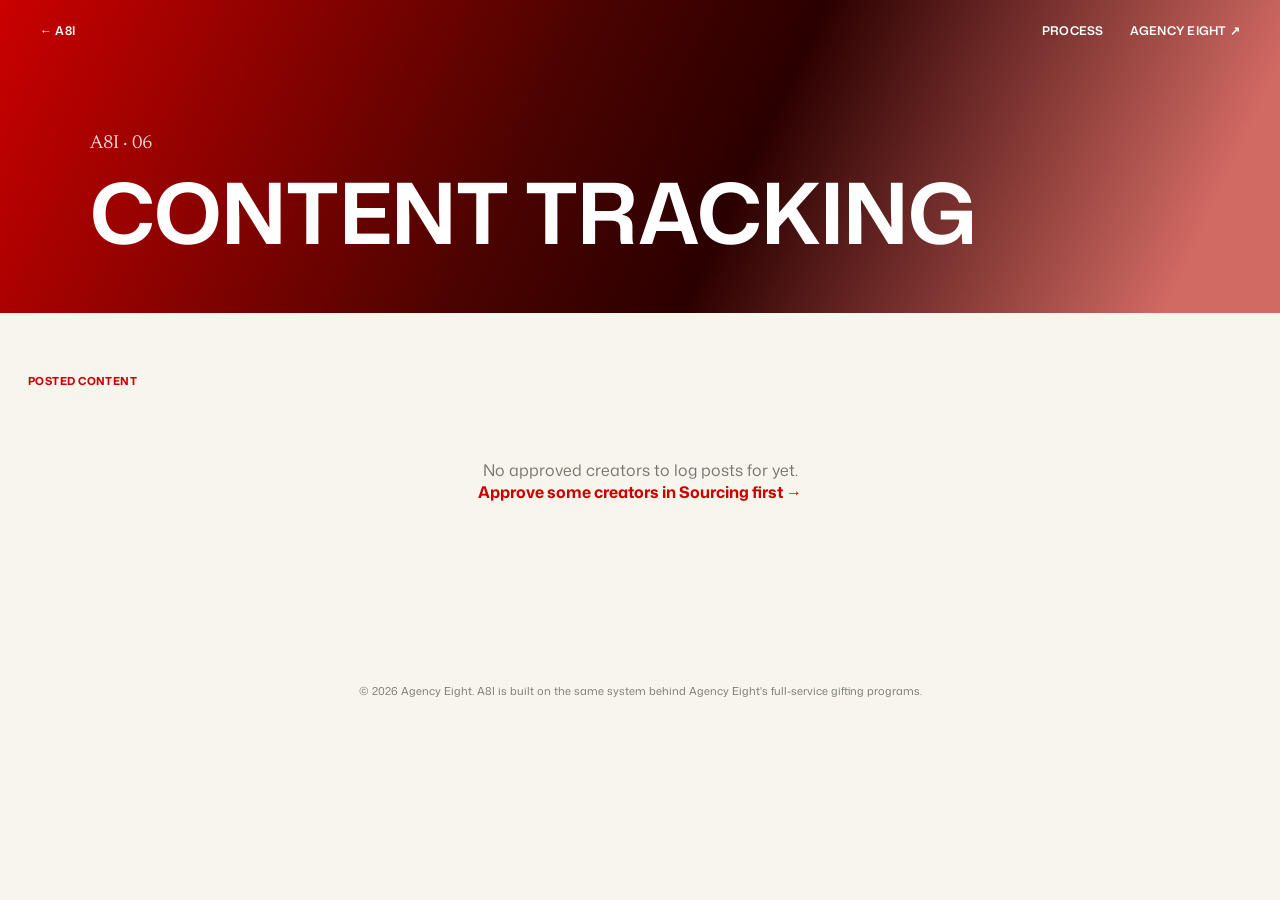
==== commit 89e7362f: "Rebuild Reporting as a single-client dashboard, add Campaign + Content Tracking Reporting no longer " ====
--- a/docs/content-tracking.html
+++ b/docs/content-tracking.html
@@ -11,34 +11,266 @@
 <section class="hero" style="padding-bottom:40px">
 <div id="header"></div>
   <div class="hero-inner" style="padding-top:50px">
-    <div class="eyebrow">A8I Process &middot; 06</div>
+    <div class="eyebrow">A8I &middot; 06</div>
     <h1>Content Tracking</h1>
   </div>
 </section>
-<section class="section" style="padding-top:60px">
-  <div id="rows"></div>
+
+<section class="section src-section" style="padding-top:60px">
+  <div class="src-label">Posted Content</div>
+  <p class="review-summary" id="ct-summary"></p>
+  <div id="content"></div>
 </section>
+
+<div class="overlay hidden" id="ct-edit-overlay">
+  <div class="modal-card">
+    <h3 id="ct-edit-title">Log a post</h3>
+    <div class="field">
+      <label>Creator</label>
+      <select id="ct-ef-creator"></select>
+    </div>
+    <div class="field-row field-row-3">
+      <div class="field"><label>Type</label>
+        <select id="ct-ef-type"></select>
+      </div>
+      <div class="field"><label>Date</label><input type="date" id="ct-ef-date"></div>
+      <div class="field"><label>EMV</label><input type="number" id="ct-ef-emv" placeholder="0"></div>
+    </div>
+    <div class="field-row field-row-3">
+      <div class="field"><label>Likes</label><input type="number" id="ct-ef-likes" placeholder="0"></div>
+      <div class="field"><label>Comments</label><input type="number" id="ct-ef-comments" placeholder="0"></div>
+      <div class="field"><label>Shares</label><input type="number" id="ct-ef-shares" placeholder="0"></div>
+    </div>
+    <div class="field"><label>Impressions</label><input type="number" id="ct-ef-impressions" placeholder="0"></div>
+    <div class="field"><label>Post link <span style="font-weight:400;color:var(--dim)">(optional)</span></label><input type="text" id="ct-ef-url" placeholder="https://instagram.com/p/..."></div>
+    <div class="modal-actions">
+      <button class="btn btn-outline" type="button" id="ct-edit-cancel">Cancel</button>
+      <button class="btn btn-solid" type="button" id="ct-edit-save">Save</button>
+    </div>
+  </div>
+</div>
+
 <div id="footer"></div>
-
 <script src="common.js"></script>
 <script>
-const ROWS = [
-  { num: 1, title: "Tracking Content", status: "later",
-    note: "Flagged lower priority for now — mostly a business/partnership question, not a build question yet.",
-    items: [
-      { text: "Our own Archive?", children: [
-        { text: "Powered by Archive", children: [
-          { text: "Our own Archive doesn't give them access to their own workspace" },
-        ]},
-        { text: "Referral + connecting to the system?" },
-        { text: "Basic internal version of Archive" },
-      ]},
-      { text: "Do we work with Archive?", question: true },
-    ]},
-];
 document.getElementById("header").innerHTML = renderHeader({ onDark: true, back: "process.html" });
 document.getElementById("footer").innerHTML = renderFooter();
-document.getElementById("rows").innerHTML = renderRowList(ROWS);
+
+function loadJSON(key, fallback) { try { return JSON.parse(localStorage.getItem(key) || JSON.stringify(fallback)); } catch { return fallback; } }
+function saveJSON(key, val) { localStorage.setItem(key, JSON.stringify(val)); }
+
+const known = loadJSON("a8i_known_creators", {});
+const decisions = loadJSON("a8i_creator_decisions", {});
+const campaigns = loadJSON("a8i_campaigns", {});
+let posts = loadJSON("a8i_content_posts", []);
+
+// Manual log for now — this is the real data Reporting's numbers are built
+// from, standing in until a real content-tracking integration ("powered by
+// Archive" or otherwise) replaces it with live post data.
+const POST_TYPES = ["IG Feed", "IG Reel", "IG Story", "TikTok", "TikTok Story"];
+
+const approvedCreators = Object.values(known).filter(c => decisions[c.id] === "yes");
+const content = document.getElementById("content");
+
+function platLink(url, label) {
+  return url ? `<a class="plat-link" href="${escHtml(url)}" target="_blank" rel="noopener">${escHtml(label)}</a>` : `<span class="dim">—</span>`;
+}
+function cellOr(v) { return (v || v === 0) ? escHtml(v) : `<span class="dim">—</span>`; }
+function fmtDate(iso) { return iso ? new Date(iso + "T00:00:00").toLocaleDateString(undefined, { month: "short", day: "numeric", year: "numeric" }) : "—"; }
+function fmtNum(n) { return (n || 0).toLocaleString(); }
+
+if (!approvedCreators.length) {
+  document.getElementById("ct-summary").textContent = "";
+  content.innerHTML = `
+    <div class="empty-state">
+      No approved creators to log posts for yet.<br>
+      <a href="sourcing.html">Approve some creators in Sourcing first &rarr;</a>
+    </div>
+  `;
+} else {
+  document.getElementById("ct-summary").textContent =
+    `Logged by hand for now — this feeds Reporting's numbers directly, standing in until a real content-tracking integration exists.`;
+
+  content.innerHTML = `
+    <div class="form-cta" style="justify-content:flex-start;padding:0 0 20px">
+      <button class="btn btn-solid" type="button" id="ct-add-btn">+ Log a Post</button>
+    </div>
+    <div class="src-toolbar">
+      <input type="search" id="ct-search" placeholder="Search creator or handle…">
+      <select id="ct-filter-client"><option value="">All clients</option></select>
+      <select id="ct-filter-campaign"><option value="">All campaigns</option></select>
+      <select id="ct-filter-type">
+        <option value="">All types</option>
+        ${POST_TYPES.map(t => `<option value="${escHtml(t)}">${escHtml(t)}</option>`).join("")}
+      </select>
+    </div>
+    <p class="src-shown-count" id="shown-count"></p>
+    <div class="src-table-wrap">
+      <table class="src-table content-table">
+        <thead>
+          <tr>
+            <th class="no-sort"></th>
+            <th class="sort" data-col="date">Date <span class="sort-icon"></span></th>
+            <th class="sort" data-col="creator">Creator <span class="sort-icon"></span></th>
+            <th class="no-sort">Client</th>
+            <th class="no-sort">Campaign</th>
+            <th class="no-sort">Type</th>
+            <th class="no-sort">Link</th>
+            <th class="sort" data-col="likes">Likes <span class="sort-icon"></span></th>
+            <th class="no-sort">Comments</th>
+            <th class="no-sort">Shares</th>
+            <th class="sort" data-col="impressions">Impressions <span class="sort-icon"></span></th>
+            <th class="sort" data-col="emv">EMV <span class="sort-icon"></span></th>
+            <th class="no-sort"></th>
+          </tr>
+        </thead>
+        <tbody id="ct-tbody"></tbody>
+      </table>
+    </div>
+  `;
+
+  const clientSel = document.getElementById("ct-filter-client");
+  [...new Set(approvedCreators.map(c => c.client).filter(Boolean))].sort().forEach(v => {
+    clientSel.insertAdjacentHTML("beforeend", `<option value="${escHtml(v)}">${escHtml(v)}</option>`);
+  });
+  const campaignSel = document.getElementById("ct-filter-campaign");
+  [...new Set(Object.values(campaigns).filter(Boolean))].sort().forEach(v => {
+    campaignSel.insertAdjacentHTML("beforeend", `<option value="${escHtml(v)}">${escHtml(v)}</option>`);
+  });
+
+  let sortCol = "date", sortDir = "desc";
+
+  function render() {
+    const q = document.getElementById("ct-search").value.trim().toLowerCase();
+    const clientFilter = document.getElementById("ct-filter-client").value;
+    const campaignFilter = document.getElementById("ct-filter-campaign").value;
+    const typeFilter = document.getElementById("ct-filter-type").value;
+
+    let rows = posts.map(p => ({ ...p, creatorObj: known[p.creatorId] })).filter(p => p.creatorObj);
+    rows = rows.filter(p => {
+      if (clientFilter && p.creatorObj.client !== clientFilter) return false;
+      if (campaignFilter && campaigns[p.creatorId] !== campaignFilter) return false;
+      if (typeFilter && p.type !== typeFilter) return false;
+      if (q && !`${p.creatorObj.name} ${p.creatorObj.ig_handle || ""} ${p.creatorObj.tt_handle || ""}`.toLowerCase().includes(q)) return false;
+      return true;
+    });
+
+    rows.sort((a, b) => {
+      let av = sortCol === "creator" ? a.creatorObj.name : a[sortCol];
+      let bv = sortCol === "creator" ? b.creatorObj.name : b[sortCol];
+      if (["likes", "impressions", "emv"].includes(sortCol) || sortCol === "date") { av = av || 0; bv = bv || 0; }
+      else { av = (av || "").toString().toLowerCase(); bv = (bv || "").toString().toLowerCase(); }
+      if (av < bv) return sortDir === "asc" ? -1 : 1;
+      if (av > bv) return sortDir === "asc" ? 1 : -1;
+      return 0;
+    });
+
+    document.getElementById("shown-count").textContent = `Showing ${rows.length.toLocaleString()} of ${posts.length.toLocaleString()} posts`;
+
+    document.getElementById("ct-tbody").innerHTML = rows.length ? rows.map(p => {
+      const c = p.creatorObj;
+      const url = p.type.startsWith("TikTok") ? c.tt_url : c.ig_url;
+      return `
+        <tr data-id="${escHtml(p.id)}">
+          <td><button class="btn-icon ct-edit-btn" type="button" title="Edit">&#9998;</button></td>
+          <td class="dim">${fmtDate(p.date)}</td>
+          <td class="name-cell">${escHtml(c.name)}</td>
+          <td>${escHtml(c.client)}</td>
+          <td>${cellOr(campaigns[p.creatorId])}</td>
+          <td>${escHtml(p.type)}</td>
+          <td>${platLink(p.url || url, "View")}</td>
+          <td class="num-cell">${fmtNum(p.likes)}</td>
+          <td class="num-cell">${fmtNum(p.comments)}</td>
+          <td class="num-cell">${fmtNum(p.shares)}</td>
+          <td class="num-cell">${fmtNum(p.impressions)}</td>
+          <td class="num-cell">$${fmtNum(p.emv)}</td>
+          <td><button class="btn-icon ct-del-btn" type="button" title="Delete">&times;</button></td>
+        </tr>
+      `;
+    }).join("") : `<tr><td colspan="13" class="dim" style="text-align:center;padding:30px">No posts match these filters.</td></tr>`;
+
+    document.querySelectorAll(".src-table th.sort .sort-icon").forEach(el => el.textContent = "");
+    const activeTh = document.querySelector(`.src-table th[data-col="${sortCol}"] .sort-icon`);
+    if (activeTh) activeTh.textContent = sortDir === "asc" ? " ↑" : " ↓";
+
+    document.querySelectorAll(".ct-edit-btn").forEach(btn => {
+      btn.addEventListener("click", () => openEditModal(btn.closest("tr").dataset.id));
+    });
+    document.querySelectorAll(".ct-del-btn").forEach(btn => {
+      btn.addEventListener("click", () => {
+        const id = btn.closest("tr").dataset.id;
+        if (!confirm("Delete this post entry?")) return;
+        posts = posts.filter(p => p.id !== id);
+        saveJSON("a8i_content_posts", posts);
+        render();
+      });
+    });
+  }
+
+  document.querySelectorAll(".src-table th.sort").forEach(th => {
+    th.addEventListener("click", () => {
+      const col = th.dataset.col;
+      if (sortCol === col) sortDir = sortDir === "asc" ? "desc" : "asc";
+      else { sortCol = col; sortDir = "desc"; }
+      render();
+    });
+  });
+  ["ct-search", "ct-filter-client", "ct-filter-campaign", "ct-filter-type"].forEach(id => {
+    document.getElementById(id).addEventListener("input", render);
+  });
+
+  // ── Add / edit modal ───────────────────────────────────────────────
+  const overlay = document.getElementById("ct-edit-overlay");
+  const creatorSel = document.getElementById("ct-ef-creator");
+  creatorSel.innerHTML = approvedCreators
+    .slice().sort((a, b) => a.name.localeCompare(b.name))
+    .map(c => `<option value="${escHtml(c.id)}">${escHtml(c.name)} (${escHtml(c.client)})</option>`).join("");
+  document.getElementById("ct-ef-type").innerHTML = POST_TYPES.map(t => `<option value="${escHtml(t)}">${escHtml(t)}</option>`).join("");
+
+  let editingId = null;
+  function openEditModal(id) {
+    editingId = id;
+    const p = id ? posts.find(x => x.id === id) : null;
+    document.getElementById("ct-edit-title").textContent = p ? "Edit post" : "Log a post";
+    creatorSel.value = p ? p.creatorId : (approvedCreators[0]?.id || "");
+    document.getElementById("ct-ef-type").value = p ? p.type : POST_TYPES[0];
+    document.getElementById("ct-ef-date").value = p ? p.date : new Date().toISOString().slice(0, 10);
+    document.getElementById("ct-ef-likes").value = p ? p.likes : "";
+    document.getElementById("ct-ef-comments").value = p ? p.comments : "";
+    document.getElementById("ct-ef-shares").value = p ? p.shares : "";
+    document.getElementById("ct-ef-impressions").value = p ? p.impressions : "";
+    document.getElementById("ct-ef-emv").value = p ? p.emv : "";
+    document.getElementById("ct-ef-url").value = p ? (p.url || "") : "";
+    overlay.classList.remove("hidden");
+  }
+  document.getElementById("ct-add-btn").addEventListener("click", () => openEditModal(null));
+  document.getElementById("ct-edit-cancel").addEventListener("click", () => overlay.classList.add("hidden"));
+  overlay.addEventListener("click", (e) => { if (e.target === overlay) overlay.classList.add("hidden"); });
+  document.getElementById("ct-edit-save").addEventListener("click", () => {
+    const entry = {
+      id: editingId || (Date.now() + "-" + Math.random().toString(36).slice(2)),
+      creatorId: creatorSel.value,
+      type: document.getElementById("ct-ef-type").value,
+      date: document.getElementById("ct-ef-date").value || new Date().toISOString().slice(0, 10),
+      likes: +document.getElementById("ct-ef-likes").value || 0,
+      comments: +document.getElementById("ct-ef-comments").value || 0,
+      shares: +document.getElementById("ct-ef-shares").value || 0,
+      impressions: +document.getElementById("ct-ef-impressions").value || 0,
+      emv: +document.getElementById("ct-ef-emv").value || 0,
+      url: document.getElementById("ct-ef-url").value.trim(),
+    };
+    if (editingId) {
+      posts = posts.map(p => p.id === editingId ? entry : p);
+    } else {
+      posts.push(entry);
+    }
+    saveJSON("a8i_content_posts", posts);
+    overlay.classList.add("hidden");
+    render();
+  });
+
+  render();
+}
 </script>
 </body>
 </html>
--- a/docs/style.css
+++ b/docs/style.css
@@ -21,6 +21,8 @@
   --white: #FFFFFF;
   --dim: rgba(0,0,0,.52);
   --line: rgba(0,0,0,.12);
+  --green: #1A7A1A;
+  --amber: #B8690A;
   --display: 'Mona Sans Variable', -apple-system, sans-serif;
   --accent-serif: 'Newsreader', Georgia, serif;
 }
@@ -343,6 +345,7 @@
 .src-table td.num-cell { font-variant-numeric: tabular-nums; }
 .src-table a.plat-link { color: var(--red); text-decoration: none; font-weight: 600; }
 .src-table a.plat-link:hover { text-decoration: underline; }
+.src-table .handle-dup { background: rgba(202,1,0,.1); border: 1px solid var(--red); padding: 2px 6px; display: inline-block; }
 .src-table .dim { color: var(--dim); }
 .src-table .yn-cell { display: flex; gap: 6px; }
 
@@ -358,6 +361,14 @@
   padding: 6px 10px; cursor: pointer; transition: all .1s ease;
 }
 .remove-btn:hover { background: var(--red); color: var(--white); border-color: var(--red); }
+
+.campaign-input {
+  width: 100%; font-family: var(--display); font-size: 12.5px; font-weight: 600; color: var(--black);
+  padding: 6px 8px; border: 1.5px solid transparent; border-radius: 0; background: transparent; outline: none;
+}
+.campaign-input::placeholder { color: var(--dim); font-weight: 400; }
+.campaign-input:hover, .campaign-input:focus { border-color: var(--line); background: var(--white); }
+.campaign-input:focus { border-color: var(--red); }
 
 .src-table.review-table th:nth-child(1),  .src-table.review-table td:nth-child(1)  { width: 12%; }
 .src-table.review-table th:nth-child(2),  .src-table.review-table td:nth-child(2)  { width: 11%; }
@@ -371,16 +382,17 @@
 .src-table.review-table th:nth-child(10), .src-table.review-table td:nth-child(10) { width: 9%; }
 .src-table.review-table th:nth-child(11), .src-table.review-table td:nth-child(11) { width: 7%; }
 
-.src-table.master-table th:nth-child(1), .src-table.master-table td:nth-child(1) { width: 13%; }
-.src-table.master-table th:nth-child(2), .src-table.master-table td:nth-child(2) { width: 12%; }
-.src-table.master-table th:nth-child(3), .src-table.master-table td:nth-child(3) { width: 12%; }
-.src-table.master-table th:nth-child(4), .src-table.master-table td:nth-child(4) { width: 10%; text-align: right; }
-.src-table.master-table th:nth-child(5), .src-table.master-table td:nth-child(5) { width: 14%; }
-.src-table.master-table th:nth-child(6), .src-table.master-table td:nth-child(6) { width: 7%; }
+.src-table.master-table th:nth-child(1), .src-table.master-table td:nth-child(1) { width: 11%; }
+.src-table.master-table th:nth-child(2), .src-table.master-table td:nth-child(2) { width: 11%; }
+.src-table.master-table th:nth-child(3), .src-table.master-table td:nth-child(3) { width: 11%; }
+.src-table.master-table th:nth-child(4), .src-table.master-table td:nth-child(4) { width: 9%; text-align: right; }
+.src-table.master-table th:nth-child(5), .src-table.master-table td:nth-child(5) { width: 11%; }
+.src-table.master-table th:nth-child(6), .src-table.master-table td:nth-child(6) { width: 6%; }
 .src-table.master-table th:nth-child(7), .src-table.master-table td:nth-child(7) { width: 6%; }
-.src-table.master-table th:nth-child(8), .src-table.master-table td:nth-child(8) { width: 7%; }
-.src-table.master-table th:nth-child(9), .src-table.master-table td:nth-child(9) { width: 12%; }
-.src-table.master-table th:nth-child(10), .src-table.master-table td:nth-child(10) { width: 7%; }
+.src-table.master-table th:nth-child(8), .src-table.master-table td:nth-child(8) { width: 6%; }
+.src-table.master-table th:nth-child(9), .src-table.master-table td:nth-child(9) { width: 10%; }
+.src-table.master-table th:nth-child(10), .src-table.master-table td:nth-child(10) { width: 12%; }
+.src-table.master-table th:nth-child(11), .src-table.master-table td:nth-child(11) { width: 7%; }
 
 .src-table.track-table th:nth-child(1), .src-table.track-table td:nth-child(1) { width: 13%; }
 .src-table.track-table th:nth-child(2), .src-table.track-table td:nth-child(2) { width: 12%; }
@@ -392,16 +404,97 @@
 .src-table.track-table th:nth-child(8), .src-table.track-table td:nth-child(8) { width: 12%; }
 
 .src-table.gift-table th:nth-child(1), .src-table.gift-table td:nth-child(1) { width: 4%; }
-.src-table.gift-table th:nth-child(2), .src-table.gift-table td:nth-child(2) { width: 7%; }
+.src-table.gift-table th:nth-child(2), .src-table.gift-table td:nth-child(2) { width: 6%; }
 .src-table.gift-table th:nth-child(3), .src-table.gift-table td:nth-child(3) { width: 10%; }
 .src-table.gift-table th:nth-child(4), .src-table.gift-table td:nth-child(4) { width: 9%; }
 .src-table.gift-table th:nth-child(5), .src-table.gift-table td:nth-child(5) { width: 9%; }
 .src-table.gift-table th:nth-child(6), .src-table.gift-table td:nth-child(6) { width: 9%; }
-.src-table.gift-table th:nth-child(7), .src-table.gift-table td:nth-child(7) { width: 11%; }
+.src-table.gift-table th:nth-child(7), .src-table.gift-table td:nth-child(7) { width: 7%; }
 .src-table.gift-table th:nth-child(8), .src-table.gift-table td:nth-child(8) { width: 8%; }
-.src-table.gift-table th:nth-child(9), .src-table.gift-table td:nth-child(9) { width: 13%; }
+.src-table.gift-table th:nth-child(9), .src-table.gift-table td:nth-child(9) { width: 9%; }
 .src-table.gift-table th:nth-child(10), .src-table.gift-table td:nth-child(10) { width: 9%; }
-.src-table.gift-table th:nth-child(11), .src-table.gift-table td:nth-child(11) { width: 11%; }
+.src-table.gift-table th:nth-child(11), .src-table.gift-table td:nth-child(11) { width: 9%; }
+.src-table.gift-table th:nth-child(12), .src-table.gift-table td:nth-child(12) { width: 11%; }
+
+.src-table.order-table th:nth-child(1), .src-table.order-table td:nth-child(1) { width: 7%; }
+.src-table.order-table th:nth-child(2), .src-table.order-table td:nth-child(2) { width: 10%; }
+.src-table.order-table th:nth-child(3), .src-table.order-table td:nth-child(3) { width: 10%; }
+.src-table.order-table th:nth-child(4), .src-table.order-table td:nth-child(4) { width: 10%; }
+.src-table.order-table th:nth-child(5), .src-table.order-table td:nth-child(5) { width: 20%; }
+.src-table.order-table th:nth-child(6), .src-table.order-table td:nth-child(6) { width: 13%; }
+.src-table.order-table th:nth-child(7), .src-table.order-table td:nth-child(7) { width: 15%; }
+.src-table.order-table th:nth-child(8), .src-table.order-table td:nth-child(8) { width: 15%; }
+
+.src-table.content-table th:nth-child(1), .src-table.content-table td:nth-child(1) { width: 4%; }
+.src-table.content-table th:nth-child(2), .src-table.content-table td:nth-child(2) { width: 7%; }
+.src-table.content-table th:nth-child(3), .src-table.content-table td:nth-child(3) { width: 13%; }
+.src-table.content-table th:nth-child(4), .src-table.content-table td:nth-child(4) { width: 9%; }
+.src-table.content-table th:nth-child(5), .src-table.content-table td:nth-child(5) { width: 11%; }
+.src-table.content-table th:nth-child(6), .src-table.content-table td:nth-child(6) { width: 8%; }
+.src-table.content-table th:nth-child(7), .src-table.content-table td:nth-child(7) { width: 6%; }
+.src-table.content-table th:nth-child(8), .src-table.content-table td:nth-child(8) { width: 7%; text-align: right; }
+.src-table.content-table th:nth-child(9), .src-table.content-table td:nth-child(9) { width: 7%; text-align: right; }
+.src-table.content-table th:nth-child(10), .src-table.content-table td:nth-child(10) { width: 7%; text-align: right; }
+.src-table.content-table th:nth-child(11), .src-table.content-table td:nth-child(11) { width: 9%; text-align: right; }
+.src-table.content-table th:nth-child(12), .src-table.content-table td:nth-child(12) { width: 8%; text-align: right; }
+.src-table.content-table th:nth-child(13), .src-table.content-table td:nth-child(13) { width: 4%; }
+
+/* ── Reporting (same red-box treatment as the hub's area-card grid —
+   cards are transparent windows onto a shared red fill, divided by a
+   faint white border rather than a gap). ──────────────────────────── */
+.kpi-grid {
+  display: grid; grid-template-columns: repeat(4, 1fr); gap: 0;
+  background: var(--red); margin-bottom: 44px;
+}
+@media (max-width: 900px) { .kpi-grid { grid-template-columns: 1fr 1fr; } }
+.kpi-tile { color: var(--white); border: 1px solid rgba(255,255,255,.18); padding: 24px 22px; }
+.kpi-tile .kpi-value { font-family: var(--display); font-size: 30px; font-weight: 650; line-height: 1; margin-bottom: 8px; }
+.kpi-tile .kpi-label { font-size: 10.5px; font-weight: 700; text-transform: uppercase; letter-spacing: .04em; color: rgba(255,255,255,.72); }
+
+/* ── Report toolbar (campaign + date range) ─────────────────────────── */
+.report-toolbar { display: flex; gap: 10px; flex-wrap: wrap; align-items: flex-end; margin-bottom: 28px; }
+.report-fld label {
+  display: block; font-size: 10px; font-weight: 700; letter-spacing: .04em; text-transform: uppercase;
+  color: var(--dim); margin-bottom: 6px;
+}
+.report-toolbar input[type=date] {
+  font-family: var(--display); font-size: 13px; font-weight: 600; padding: 10px 12px; border: 1.5px solid var(--line);
+  border-radius: 0; background: var(--white); color: var(--black); outline: none;
+}
+.report-toolbar input[type=date]:focus { border-color: var(--red); }
+
+/* ── Top engaged posts ──────────────────────────────────────────────── */
+.top-posts-card { background: var(--white); border: 1px solid var(--line); padding: 26px 28px; margin-bottom: 40px; }
+.top-posts-card h3 { font-size: 15px; font-weight: 700; text-transform: uppercase; letter-spacing: .02em; margin-bottom: 16px; }
+.top-post-row { display: flex; align-items: center; gap: 14px; padding: 10px 0; border-bottom: 1px solid var(--line); font-size: 13px; flex-wrap: wrap; }
+.top-post-row:last-child { border-bottom: none; }
+.top-post-row .rank { font-weight: 700; color: var(--red); width: 24px; flex-shrink: 0; }
+.top-post-row .dim { color: var(--dim); font-size: 12px; }
+
+/* ── Weekly report table ────────────────────────────────────────────── */
+table.weekly-table { border-collapse: collapse; width: 100%; table-layout: fixed; font-size: 11.5px; }
+.weekly-table th, .weekly-table td { padding: 9px 8px; border-bottom: 1px solid var(--line); text-align: right; overflow: hidden; text-overflow: ellipsis; white-space: nowrap; }
+.weekly-table th:nth-child(1), .weekly-table td:nth-child(1),
+.weekly-table th:nth-child(2), .weekly-table td:nth-child(2) { text-align: left; }
+.weekly-table thead th {
+  background: var(--black); font-weight: 600; text-transform: uppercase; font-size: 9px; letter-spacing: .03em;
+  color: rgba(255,255,255,.65); white-space: nowrap; border-bottom: 2px solid var(--red);
+}
+.weekly-table tbody tr.weekly-total td { font-weight: 700; color: var(--black); border-top: 2px solid var(--black); }
+
+/* ── Charts (hand-rolled SVG, no external library — same approach as the
+   Magna reporting dashboard) ───────────────────────────────────────── */
+.charts-row { display: grid; grid-template-columns: 1fr 1fr; gap: 24px; margin-bottom: 24px; }
+@media (max-width: 900px) { .charts-row { grid-template-columns: 1fr; } }
+.chart-card { background: var(--white); border: 1px solid var(--line); padding: 20px 22px; }
+.chart-card h3 { font-size: 13px; font-weight: 700; text-transform: uppercase; letter-spacing: .02em; margin-bottom: 14px; }
+.chart-legend { display: flex; gap: 14px; flex-wrap: wrap; margin-top: 10px; font-size: 11px; color: var(--dim); }
+.chart-legend .dot { display: inline-block; width: 8px; height: 8px; border-radius: 50%; margin-right: 5px; }
+.chart-hit { cursor: default; }
+#chart-tooltip {
+  position: fixed; z-index: 300; background: var(--black); color: var(--white); font-size: 11.5px; line-height: 1.5;
+  padding: 8px 10px; pointer-events: none; opacity: 0; transition: opacity .1s ease; max-width: 220px;
+}
 
 .btn-icon {
   width: 26px; height: 26px; border: 1.5px solid var(--line); border-radius: 0; background: var(--white);
@@ -419,6 +512,18 @@
   background-repeat: no-repeat; background-position: right 10px center;
 }
 .status-select:focus { border-color: var(--red); }
+/* Progression color coding — first stage red, last stage green, everything
+   between amber; a stage flagged as a negative/closed outcome (e.g.
+   "Declined") is muted gray instead, since it's an off-ramp, not progress. */
+.status-select.stage-red { background-color: rgba(202,1,0,.08); color: var(--red); border-color: rgba(202,1,0,.3); }
+.status-select.stage-amber { background-color: rgba(184,105,10,.1); color: var(--amber); border-color: rgba(184,105,10,.3); }
+.status-select.stage-green { background-color: rgba(26,122,26,.1); color: var(--green); border-color: rgba(26,122,26,.3); }
+.status-select.stage-muted { background-color: rgba(0,0,0,.04); color: var(--dim); border-color: var(--line); }
+.outreach-step-cell { display: flex; align-items: center; gap: 5px; }
+.outreach-step-cell .status-select { flex: 1 1 auto; min-width: 0; }
+.outreach-step-cell .btn-icon { flex-shrink: 0; }
+.outreach-step-cell .btn-icon:disabled { opacity: .3; cursor: not-allowed; }
+.outreach-step-cell .btn-icon:disabled:hover { background: var(--white); color: var(--red); border-color: var(--line); }
 .updated-cell { font-size: 12px; color: var(--dim); }
 
 .empty-state { text-align: center; padding: 60px 20px; color: var(--dim); }
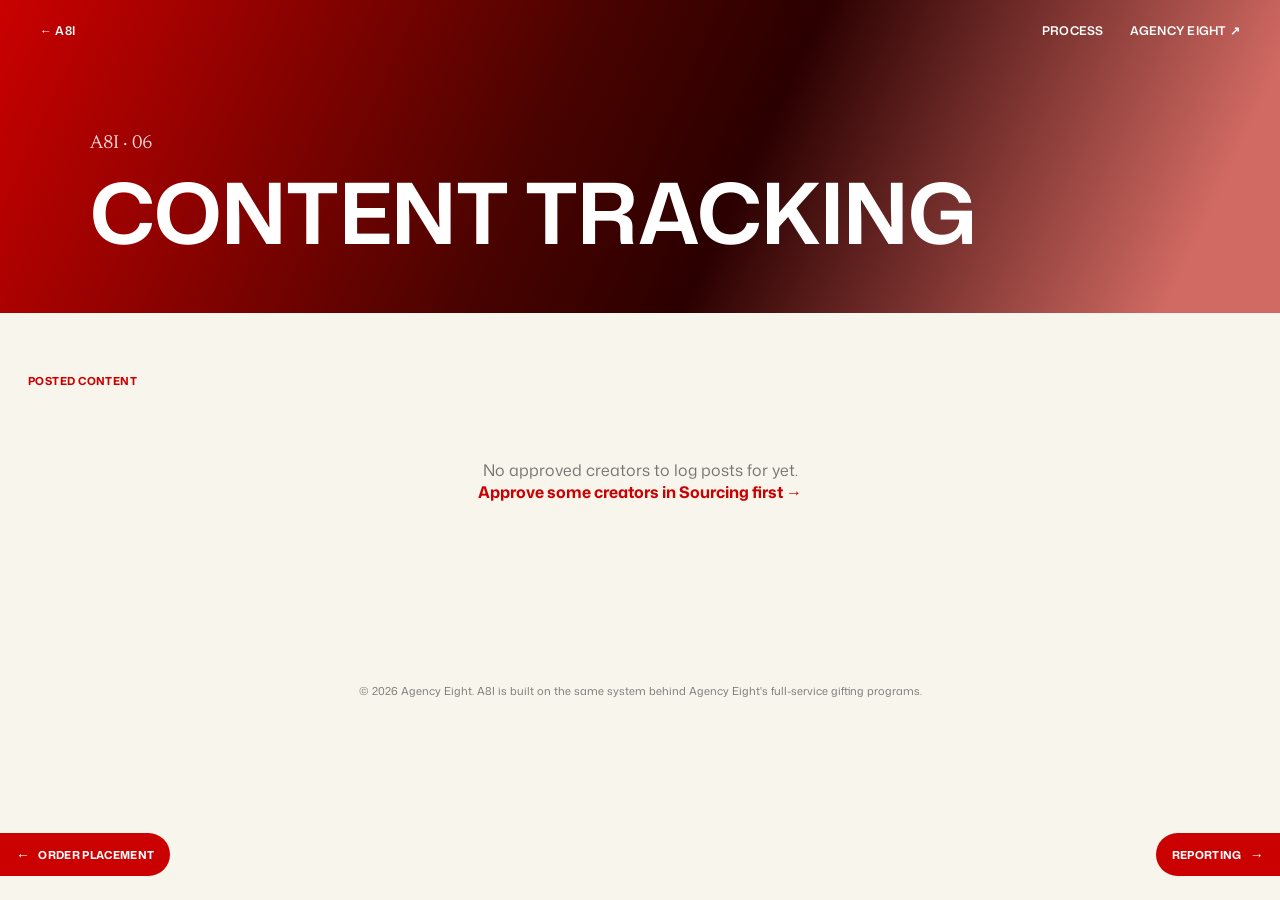
==== commit f82a6cfd: "Style the Reporting campaign dropdown to match, add Prev/Next page nav - Campaign select on Reportin" ====
--- a/docs/content-tracking.html
+++ b/docs/content-tracking.html
@@ -50,11 +50,13 @@
   </div>
 </div>
 
+<div id="page-nav"></div>
 <div id="footer"></div>
 <script src="common.js"></script>
 <script>
 document.getElementById("header").innerHTML = renderHeader({ onDark: true, back: "process.html" });
 document.getElementById("footer").innerHTML = renderFooter();
+document.getElementById("page-nav").innerHTML = renderPageNav("content-tracking");
 
 function loadJSON(key, fallback) { try { return JSON.parse(localStorage.getItem(key) || JSON.stringify(fallback)); } catch { return fallback; } }
 function saveJSON(key, val) { localStorage.setItem(key, JSON.stringify(val)); }
--- a/docs/style.css
+++ b/docs/style.css
@@ -462,6 +462,14 @@
   border-radius: 0; background: var(--white); color: var(--black); outline: none;
 }
 .report-toolbar input[type=date]:focus { border-color: var(--red); }
+.report-toolbar select {
+  font-family: var(--display); font-size: 13px; font-weight: 600; padding: 10px 30px 10px 14px; border: 1.5px solid var(--line);
+  border-radius: 0; background: var(--white); color: var(--black); outline: none; cursor: pointer;
+  appearance: none; -webkit-appearance: none;
+  background-image: url("data:image/svg+xml,%3Csvg xmlns='http://www.w3.org/2000/svg' width='10' height='6' viewBox='0 0 10 6'%3E%3Cpath d='M1 1l4 4 4-4' stroke='%23CA0100' stroke-width='1.6' fill='none' stroke-linecap='round' stroke-linejoin='round'/%3E%3C/svg%3E");
+  background-repeat: no-repeat; background-position: right 12px center;
+}
+.report-toolbar select:focus { border-color: var(--red); }
 
 /* ── Top engaged posts ──────────────────────────────────────────────── */
 .top-posts-card { background: var(--white); border: 1px solid var(--line); padding: 26px 28px; margin-bottom: 40px; }
@@ -565,6 +573,25 @@
 /* ── Footer ─────────────────────────────────────────────────────────── */
 .site-footer { padding: 30px 40px 50px; text-align: center; font-size: 11px; color: var(--dim); }
 
+/* ── Previous/Next page nav — fixed to the left/right viewport edges, near
+   the bottom (not vertically centered — on a short page that would land on
+   top of the hero text), one page in the Our Process order at a time. */
+.page-nav {
+  position: fixed; bottom: 24px; z-index: 90;
+  display: flex; align-items: center; gap: 8px;
+  background: var(--red); color: var(--white);
+  padding: 12px 16px; font-size: 11px; font-weight: 700; text-transform: uppercase; letter-spacing: .03em;
+  transition: filter .15s ease;
+}
+.page-nav:hover { filter: brightness(1.1); }
+.page-nav-prev { left: 0; border-radius: 0 999px 999px 0; }
+.page-nav-next { right: 0; border-radius: 999px 0 0 999px; }
+.page-nav-arrow { font-size: 14px; }
+@media (max-width: 900px) {
+  .page-nav-label { display: none; }
+  .page-nav { padding: 12px 10px; }
+}
+
 /* ── Splash / landing page ──────────────────────────────────────────── */
 html, body { height: 100%; }
 .splash {
